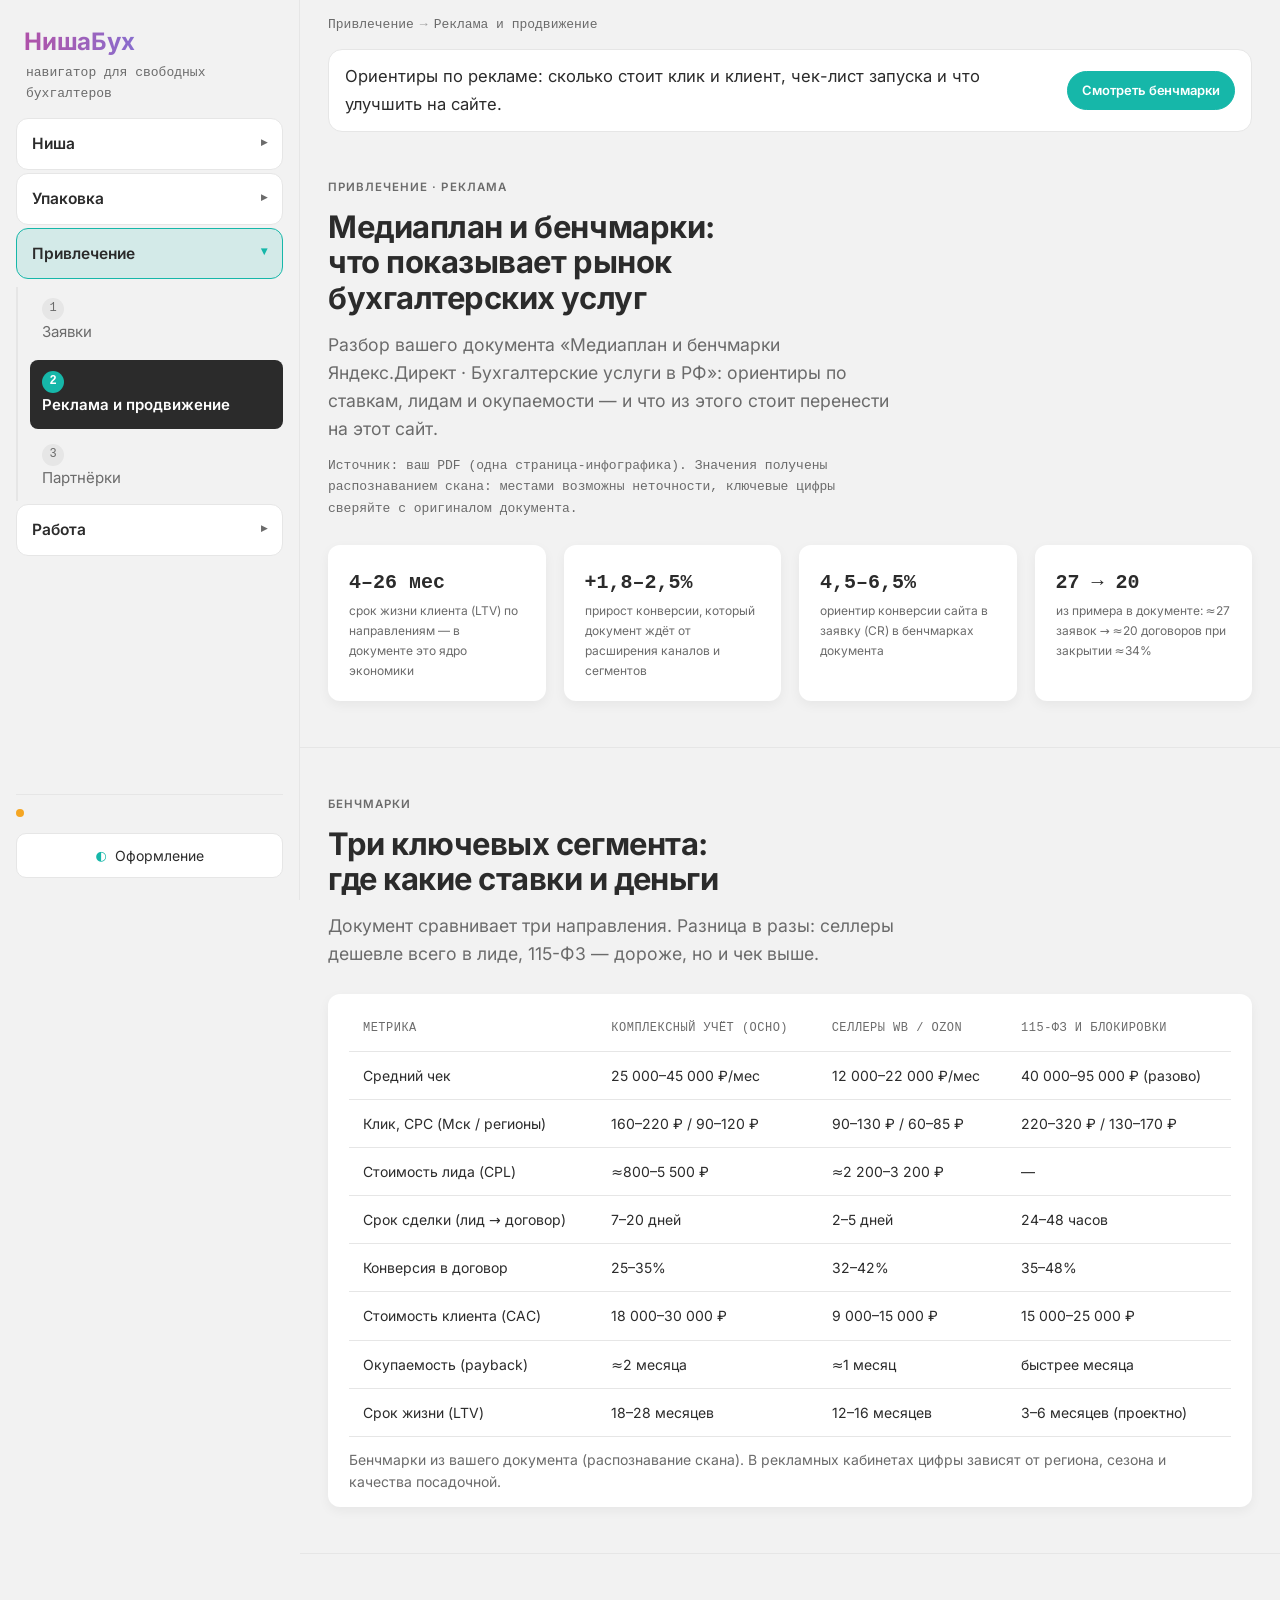
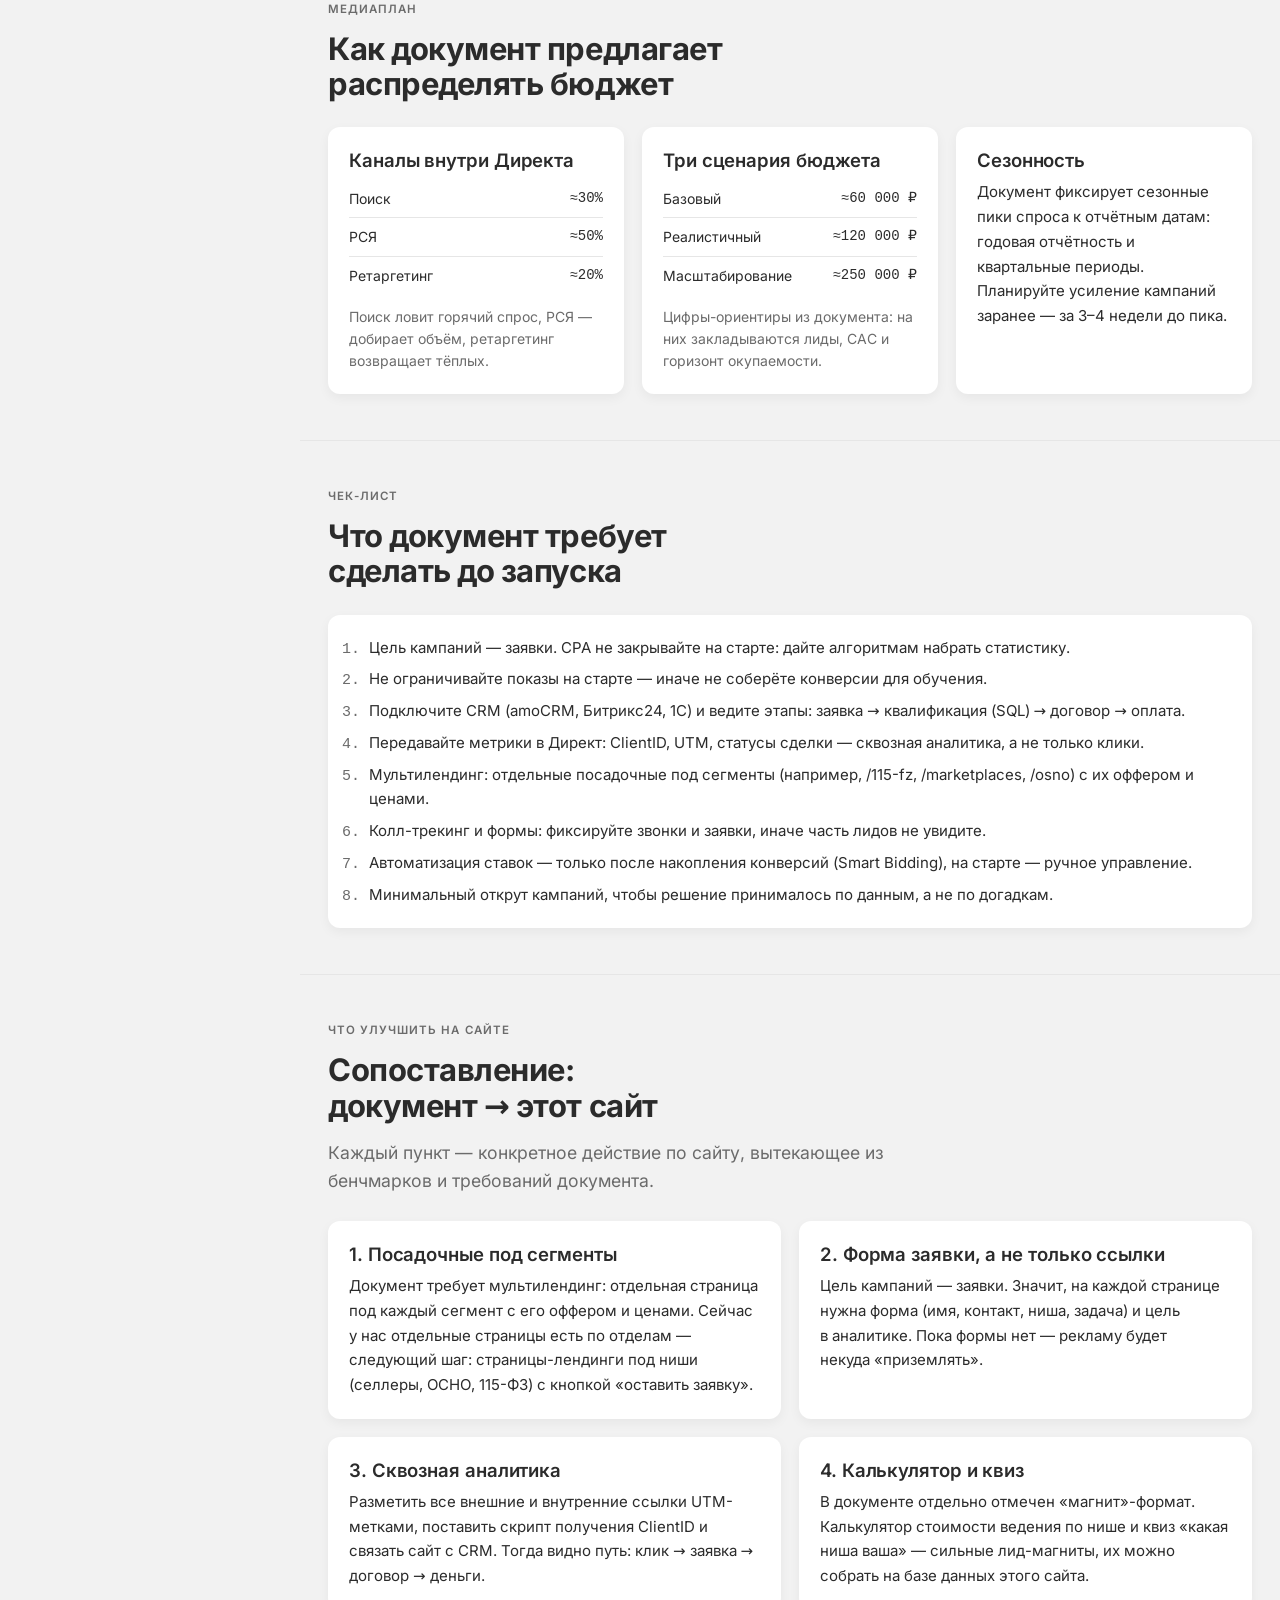
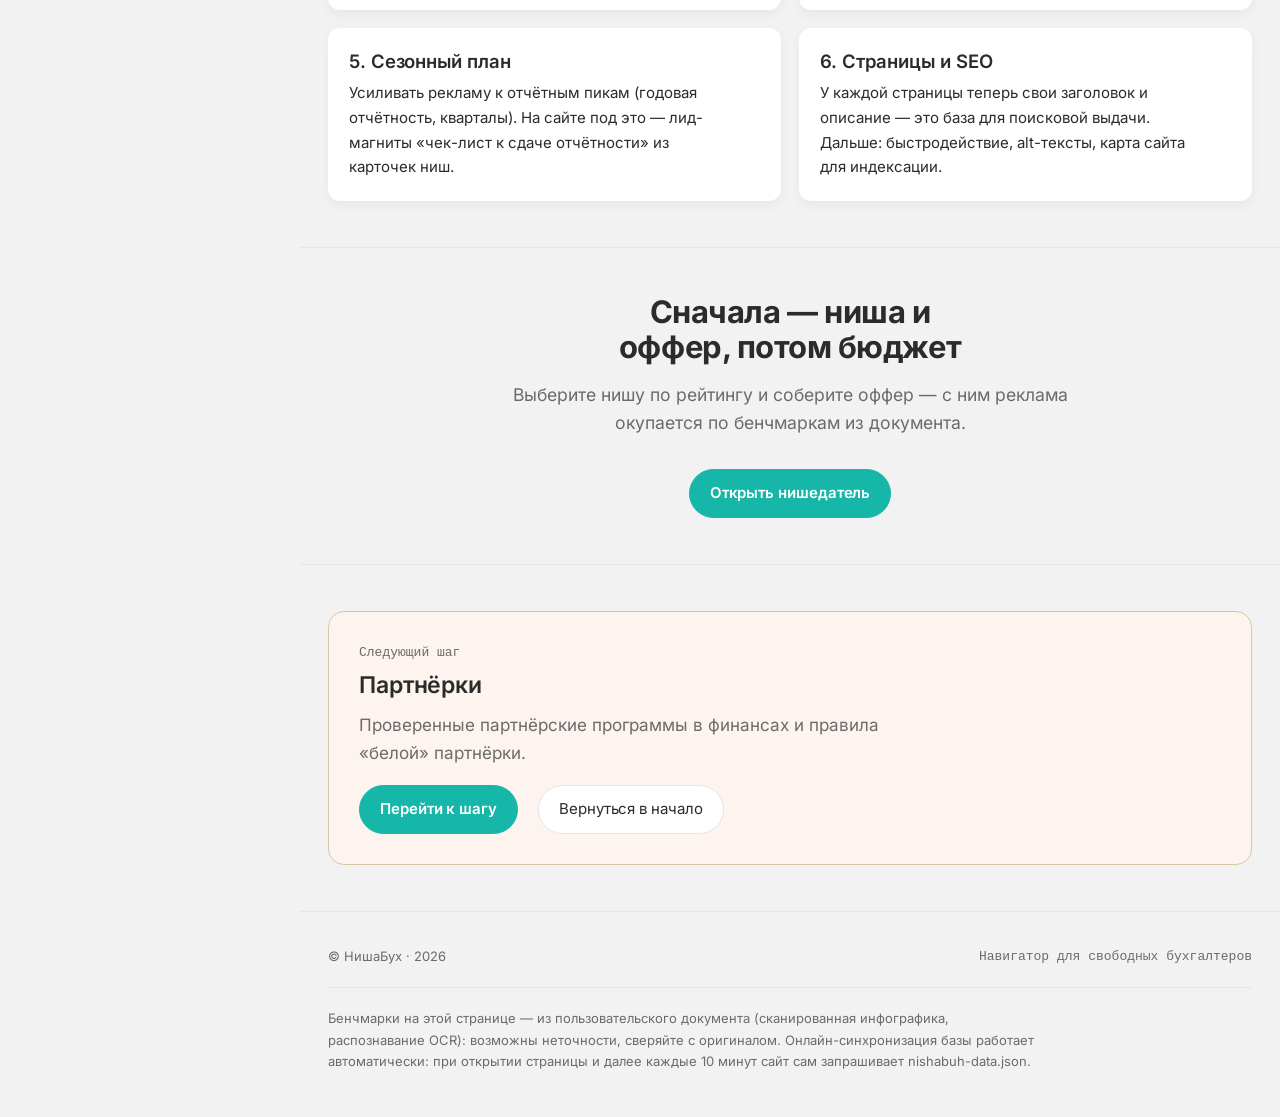
==== ads.html @ 94c3f9e6 "НишаБух: сайт-навигатор для бухгалтеров — 9 страниц, стили, шрифты, скрипты обновления" ====
<!doctype html>
<html lang="ru">
<head>
  <meta charset="utf-8" />
  <meta name="viewport" content="width=device-width, initial-scale=1" />
  <meta name="theme-color" content="#f2f2f2" />
  <title>Реклама и продвижение · НишаБух</title>
  <meta name="description" content="Медиаплан и бенчмарки Яндекс.Директа для бухгалтерских услуг: ставки, стоимость лида, конверсии, окупаемость, чек-лист запуска и что улучшить на сайте." />
  <link rel="stylesheet" href="styles.css" />
</head>
<body data-page="ads">
<header class="nav2 mob-only" id="top">
  <div class="container nav2-top">
    <a class="side-logo" href="index.html">НишаБух</a>
    <nav class="nav2-depts" aria-label="Отделы сайта"><a class="dept-btn" href="start.html">Ниша</a><a class="dept-btn" href="offer.html">Упаковка</a><a class="dept-btn active" href="feed.html" aria-current="true">Привлечение</a><a class="dept-btn" href="plan.html">Работа</a></nav>
    <span class="nav2-status"><span class="rate-dot js-sync-dot" title="Состояние автосинхронизации"></span></span>
  </div>
  <div class="container"><nav class="nav2-sections" aria-label="Разделы отдела «Привлечение»"><span class="sec-label">Разделы отдела</span><a class="sec-link" href="feed.html"><span class="sec-num">1</span>Заявки</a><a class="sec-link active" href="ads.html" aria-current="page"><span class="sec-num">2</span>Реклама и продвижение</a><a class="sec-link" href="partners.html"><span class="sec-num">3</span>Партнёрки</a></nav></div>
</header>


<div class="layout">
  <aside class="sidebar" id="sidebar" aria-label="Отделы и разделы">
    <a class="side-logo" href="index.html">НишаБух</a>
    <span class="side-tag meta">навигатор для свободных бухгалтеров</span>
    <nav class="side-nav" aria-label="Отделы сайта"><details class="side-group" name="side-nav"><summary class="side-dept"><span>Ниша</span><span class="chev" aria-hidden="true"></span></summary><div class="side-sections"><a class="side-sec" href="start.html"><span class="num-badge">1</span>Старт с нуля</a><a class="side-sec" href="niches.html"><span class="num-badge">2</span>Нишедатель</a></div></details><details class="side-group" name="side-nav"><summary class="side-dept"><span>Упаковка</span><span class="chev" aria-hidden="true"></span></summary><div class="side-sections"><a class="side-sec" href="offer.html"><span class="num-badge">1</span>Конструктор оффера</a><a class="side-sec" href="bots.html"><span class="num-badge">2</span>Боты и воронки</a></div></details><details class="side-group" name="side-nav" open><summary class="side-dept"><span>Привлечение</span><span class="chev" aria-hidden="true"></span></summary><div class="side-sections"><a class="side-sec" href="feed.html"><span class="num-badge">1</span>Заявки</a><a class="side-sec active" href="ads.html" aria-current="page"><span class="num-badge">2</span>Реклама и продвижение</a><a class="side-sec" href="partners.html"><span class="num-badge">3</span>Партнёрки</a></div></details><details class="side-group" name="side-nav"><summary class="side-dept"><span>Работа</span><span class="chev" aria-hidden="true"></span></summary><div class="side-sections"><a class="side-sec" href="plan.html"><span class="num-badge">1</span>План 30 дней</a></div></details></nav>
    <div class="side-foot">
      <div class="row" style="gap: 8px;"><span class="rate-dot js-sync-dot" title="Состояние автосинхронизации"></span></div>
    </div>
  </aside>

  <div class="content">
    <main id="content">
      <div class="container"><nav class="crumbs" aria-label="Вы находитесь здесь"><span>Привлечение</span> <span class="sep" aria-hidden="true">→</span> <span aria-current="page">Реклама и продвижение</span></nav></div>
      <div class="container"><div class="page-purpose"><p class="pp-text">Ориентиры по рекламе: сколько стоит клик и клиент, чек-лист запуска и что улучшить на сайте.</p><a class="btn btn-primary btn-sm" href="#ads-bench">Смотреть бенчмарки</a></div></div>

      <section class="section" data-od-id="ads-hero">
        <div class="container">
          <div class="section-head">
            <p class="eyebrow">Привлечение · реклама</p>
            <h2>Медиаплан и бенчмарки: что показывает рынок бухгалтерских услуг</h2>
            <p class="lead" style="margin-top: 16px;">Разбор вашего документа «Медиаплан и бенчмарки Яндекс.Директ · Бухгалтерские услуги в РФ»: ориентиры по ставкам, лидам и окупаемости — и что из этого стоит перенести на этот сайт.</p>
            <p class="meta" style="margin-top: 12px;">Источник: ваш PDF (одна страница-инфографика). Значения получены распознаванием скана: местами возможны неточности, ключевые цифры сверяйте с оригиналом документа.</p>
          </div>
          <div class="grid-4">
            <div class="card">
              <span class="demand-num num">4–26 мес</span>
              <span class="demand-cap">срок жизни клиента (LTV) по направлениям — в документе это ядро экономики</span>
            </div>
            <div class="card">
              <span class="demand-num num">+1,8–2,5%</span>
              <span class="demand-cap">прирост конверсии, который документ ждёт от расширения каналов и сегментов</span>
            </div>
            <div class="card">
              <span class="demand-num num">4,5–6,5%</span>
              <span class="demand-cap">ориентир конверсии сайта в заявку (CR) в бенчмарках документа</span>
            </div>
            <div class="card">
              <span class="demand-num num">27 → 20</span>
              <span class="demand-cap">из примера в документе: ≈27 заявок → ≈20 договоров при закрытии ≈34%</span>
            </div>
          </div>
        </div>
      </section>

      <section class="section" data-od-id="ads-bench">
        <div class="container">
          <div class="section-head">
            <p class="eyebrow">Бенчмарки</p>
            <h2>Три ключевых сегмента: где какие ставки и деньги</h2>
            <p class="lead" style="margin-top: 16px;">Документ сравнивает три направления. Разница в разы: селлеры дешевле всего в лиде, 115-ФЗ — дороже, но и чек выше.</p>
          </div>
          <div class="card" style="padding: 12px 20px;">
            <table class="ds-table">
              <thead>
                <tr><th>Метрика</th><th>Комплексный учёт (ОСНО)</th><th>Селлеры WB / Ozon</th><th>115-ФЗ и блокировки</th></tr>
              </thead>
              <tbody>
                <tr><td>Средний чек</td><td>25 000–45 000 ₽/мес</td><td>12 000–22 000 ₽/мес</td><td>40 000–95 000 ₽ (разово)</td></tr>
                <tr><td>Клик, CPC (Мск / регионы)</td><td>160–220 ₽ / 90–120 ₽</td><td>90–130 ₽ / 60–85 ₽</td><td>220–320 ₽ / 130–170 ₽</td></tr>
                <tr><td>Стоимость лида (CPL)</td><td>≈800–5 500 ₽</td><td>≈2 200–3 200 ₽</td><td>—</td></tr>
                <tr><td>Срок сделки (лид → договор)</td><td>7–20 дней</td><td>2–5 дней</td><td>24–48 часов</td></tr>
                <tr><td>Конверсия в договор</td><td>25–35%</td><td>32–42%</td><td>35–48%</td></tr>
                <tr><td>Стоимость клиента (CAC)</td><td>18 000–30 000 ₽</td><td>9 000–15 000 ₽</td><td>15 000–25 000 ₽</td></tr>
                <tr><td>Окупаемость (payback)</td><td>≈2 месяца</td><td>≈1 месяц</td><td>быстрее месяца</td></tr>
                <tr><td>Срок жизни (LTV)</td><td>18–28 месяцев</td><td>12–16 месяцев</td><td>3–6 месяцев (проектно)</td></tr>
              </tbody>
            </table>
            <p class="niche-note">Бенчмарки из вашего документа (распознавание скана). В рекламных кабинетах цифры зависят от региона, сезона и качества посадочной.</p>
          </div>
        </div>
      </section>

      <section class="section" data-od-id="ads-plan">
        <div class="container">
          <div class="section-head">
            <p class="eyebrow">Медиаплан</p>
            <h2>Как документ предлагает распределять бюджет</h2>
          </div>
          <div class="grid-3">
            <div class="card">
              <h3 style="margin-bottom: 8px;">Каналы внутри Директа</h3>
              <ul class="svc">
                <li><span>Поиск</span><span class="num">≈30%</span></li>
                <li><span>РСЯ</span><span class="num">≈50%</span></li>
                <li><span>Ретаргетинг</span><span class="num">≈20%</span></li>
              </ul>
              <p class="niche-note">Поиск ловит горячий спрос, РСЯ — добирает объём, ретаргетинг возвращает тёплых.</p>
            </div>
            <div class="card">
              <h3 style="margin-bottom: 8px;">Три сценария бюджета</h3>
              <ul class="svc">
                <li><span>Базовый</span><span class="num">≈60 000 ₽</span></li>
                <li><span>Реалистичный</span><span class="num">≈120 000 ₽</span></li>
                <li><span>Масштабирование</span><span class="num">≈250 000 ₽</span></li>
              </ul>
              <p class="niche-note">Цифры-ориентиры из документа: на них закладываются лиды, CAC и горизонт окупаемости.</p>
            </div>
            <div class="card">
              <h3 style="margin-bottom: 8px;">Сезонность</h3>
              <p class="faq-a" style="margin: 0;">Документ фиксирует сезонные пики спроса к отчётным датам: годовая отчётность и квартальные периоды. Планируйте усиление кампаний заранее — за 3–4 недели до пика.</p>
            </div>
          </div>
        </div>
      </section>

      <section class="section" data-od-id="ads-checklist">
        <div class="container">
          <div class="section-head">
            <p class="eyebrow">Чек-лист</p>
            <h2>Что документ требует сделать до запуска</h2>
          </div>
          <div class="card">
            <ol class="white-list">
              <li>Цель кампаний — заявки. CPA не закрывайте на старте: дайте алгоритмам набрать статистику.</li>
              <li>Не ограничивайте показы на старте — иначе не соберёте конверсии для обучения.</li>
              <li>Подключите CRM (amoCRM, Битрикс24, 1С) и ведите этапы: заявка → квалификация (SQL) → договор → оплата.</li>
              <li>Передавайте метрики в Директ: ClientID, UTM, статусы сделки — сквозная аналитика, а не только клики.</li>
              <li>Мультилендинг: отдельные посадочные под сегменты (например, /115-fz, /marketplaces, /osno) с их оффером и ценами.</li>
              <li>Колл-трекинг и формы: фиксируйте звонки и заявки, иначе часть лидов не увидите.</li>
              <li>Автоматизация ставок — только после накопления конверсий (Smart Bidding), на старте — ручное управление.</li>
              <li>Минимальный открут кампаний, чтобы решение принималось по данным, а не по догадкам.</li>
            </ol>
          </div>
        </div>
      </section>

      <section class="section" data-od-id="ads-site">
        <div class="container">
          <div class="section-head">
            <p class="eyebrow">Что улучшить на сайте</p>
            <h2>Сопоставление: документ → этот сайт</h2>
            <p class="lead" style="margin-top: 16px;">Каждый пункт — конкретное действие по сайту, вытекающее из бенчмарков и требований документа.</p>
          </div>
          <div class="grid-2">
            <div class="card">
              <h3 style="margin-bottom: 8px;">1. Посадочные под сегменты</h3>
              <p class="faq-a" style="margin: 0;">Документ требует мультилендинг: отдельная страница под каждый сегмент с его оффером и ценами. Сейчас у нас отдельные страницы есть по отделам — следующий шаг: страницы-лендинги под ниши (селлеры, ОСНО, 115-ФЗ) с кнопкой «оставить заявку».</p>
            </div>
            <div class="card">
              <h3 style="margin-bottom: 8px;">2. Форма заявки, а не только ссылки</h3>
              <p class="faq-a" style="margin: 0;">Цель кампаний — заявки. Значит, на каждой странице нужна форма (имя, контакт, ниша, задача) и цель в аналитике. Пока формы нет — рекламу будет некуда «приземлять».</p>
            </div>
            <div class="card">
              <h3 style="margin-bottom: 8px;">3. Сквозная аналитика</h3>
              <p class="faq-a" style="margin: 0;">Разметить все внешние и внутренние ссылки UTM-метками, поставить скрипт получения ClientID и связать сайт с CRM. Тогда видно путь: клик → заявка → договор → деньги.</p>
            </div>
            <div class="card">
              <h3 style="margin-bottom: 8px;">4. Калькулятор и квиз</h3>
              <p class="faq-a" style="margin: 0;">В документе отдельно отмечен «магнит»-формат. Калькулятор стоимости ведения по нише и квиз «какая ниша ваша» — сильные лид-магниты, их можно собрать на базе данных этого сайта.</p>
            </div>
            <div class="card">
              <h3 style="margin-bottom: 8px;">5. Сезонный план</h3>
              <p class="faq-a" style="margin: 0;">Усиливать рекламу к отчётным пикам (годовая отчётность, кварталы). На сайте под это — лид-магниты «чек-лист к сдаче отчётности» из карточек ниш.</p>
            </div>
            <div class="card">
              <h3 style="margin-bottom: 8px;">6. Страницы и SEO</h3>
              <p class="faq-a" style="margin: 0;">У каждой страницы теперь свои заголовок и описание — это база для поисковой выдачи. Дальше: быстродействие, alt-тексты, карта сайта для индексации.</p>
            </div>
          </div>
        </div>
      </section>

      <section class="section" data-od-id="ads-cta" style="text-align: center;">
        <div class="container" style="max-width: 640px;">
          <h2>Сначала — ниша и оффер, потом бюджет</h2>
          <p class="lead" style="margin: 16px auto 32px;">Выберите нишу по рейтингу и соберите оффер — с ним реклама окупается по бенчмаркам из документа.</p>
          <a class="btn btn-primary" href="niches.html">Открыть нишедатель</a>
        </div>
      </section>

    <section class="section" data-od-id="next-step">
      <div class="container">
        <div class="next-card">
          <span class="meta">Следующий шаг</span>
          <h3>Партнёрки</h3>
          <p>Проверенные партнёрские программы в финансах и правила «белой» партнёрки.</p>
          <div class="row"><a class="btn btn-primary" href="partners.html">Перейти к шагу</a><a class="btn btn-secondary" href="index.html">Вернуться в начало</a></div>
        </div>
      </div>
    </section>

    </main>
<footer class="pagefoot" data-od-id="footer">
    <div class="container">
      <div class="row-between">
        <span>© НишаБух · 2026</span>
        <span class="meta">Навигатор для свободных бухгалтеров</span>
      </div>
      <hr class="rule" style="margin: 20px 0;" />
      <p style="margin: 0 0 10px; max-width: 90ch;">Бенчмарки на этой странице — из пользовательского документа (сканированная инфографика, распознавание OCR): возможны неточности, сверяйте с оригиналом. Онлайн-синхронизация базы работает автоматически: при открытии страницы и далее каждые 10 минут сайт сам запрашивает nishabuh-data.json.</p>
    </div>
  </footer>
  </div>
</div>
<a class="to-top" href="#" aria-label="Наверх">↑</a>
<script src="app.js"></script>
</body>
</html>
---- styles.css ----
/* Inter — локально (шрифт SIL OFL, файлы в assets/fonts) */
@font-face { font-family: 'Inter'; font-style: normal; font-weight: 400; font-display: swap; src: url('inter-1.woff2') format('woff2'), local('Inter'); unicode-range: U+0460-052F, U+1C80-1C8A, U+20B4, U+2DE0-2DFF, U+A640-A69F, U+FE2E-FE2F; }
@font-face { font-family: 'Inter'; font-style: normal; font-weight: 400; font-display: swap; src: url('inter-2.woff2') format('woff2'), local('Inter'); unicode-range: U+0301, U+0400-045F, U+0490-0491, U+04B0-04B1, U+2116; }
@font-face { font-family: 'Inter'; font-style: normal; font-weight: 400; font-display: swap; src: url('inter-3.woff2') format('woff2'), local('Inter'); unicode-range: U+1F00-1FFF; }
@font-face { font-family: 'Inter'; font-style: normal; font-weight: 400; font-display: swap; src: url('inter-4.woff2') format('woff2'), local('Inter'); unicode-range: U+0370-0377, U+037A-037F, U+0384-038A, U+038C, U+038E-03A1, U+03A3-03FF; }
@font-face { font-family: 'Inter'; font-style: normal; font-weight: 400; font-display: swap; src: url('inter-5.woff2') format('woff2'), local('Inter'); unicode-range: U+0102-0103, U+0110-0111, U+0128-0129, U+0168-0169, U+01A0-01A1, U+01AF-01B0, U+0300-0301, U+0303-0304, U+0308-0309, U+0323, U+0329, U+1EA0-1EF9, U+20AB; }
@font-face { font-family: 'Inter'; font-style: normal; font-weight: 400; font-display: swap; src: url('inter-6.woff2') format('woff2'), local('Inter'); unicode-range: U+0100-02BA, U+02BD-02C5, U+02C7-02CC, U+02CE-02D7, U+02DD-02FF, U+0304, U+0308, U+0329, U+1D00-1DBF, U+1E00-1E9F, U+1EF2-1EFF, U+2020, U+20A0-20AB, U+20AD-20C0, U+2113, U+2C60-2C7F, U+A720-A7FF; }
@font-face { font-family: 'Inter'; font-style: normal; font-weight: 400; font-display: swap; src: url('inter-7.woff2') format('woff2'), local('Inter'); unicode-range: U+0000-00FF, U+0131, U+0152-0153, U+02BB-02BC, U+02C6, U+02DA, U+02DC, U+0304, U+0308, U+0329, U+2000-206F, U+20AC, U+2122, U+2191, U+2193, U+2212, U+2215, U+FEFF, U+FFFD; }
@font-face { font-family: 'Inter'; font-style: normal; font-weight: 600; font-display: swap; src: url('inter-1.woff2') format('woff2'), local('Inter'); unicode-range: U+0460-052F, U+1C80-1C8A, U+20B4, U+2DE0-2DFF, U+A640-A69F, U+FE2E-FE2F; }
@font-face { font-family: 'Inter'; font-style: normal; font-weight: 600; font-display: swap; src: url('inter-2.woff2') format('woff2'), local('Inter'); unicode-range: U+0301, U+0400-045F, U+0490-0491, U+04B0-04B1, U+2116; }
@font-face { font-family: 'Inter'; font-style: normal; font-weight: 600; font-display: swap; src: url('inter-3.woff2') format('woff2'), local('Inter'); unicode-range: U+1F00-1FFF; }
@font-face { font-family: 'Inter'; font-style: normal; font-weight: 600; font-display: swap; src: url('inter-4.woff2') format('woff2'), local('Inter'); unicode-range: U+0370-0377, U+037A-037F, U+0384-038A, U+038C, U+038E-03A1, U+03A3-03FF; }
@font-face { font-family: 'Inter'; font-style: normal; font-weight: 600; font-display: swap; src: url('inter-5.woff2') format('woff2'), local('Inter'); unicode-range: U+0102-0103, U+0110-0111, U+0128-0129, U+0168-0169, U+01A0-01A1, U+01AF-01B0, U+0300-0301, U+0303-0304, U+0308-0309, U+0323, U+0329, U+1EA0-1EF9, U+20AB; }
@font-face { font-family: 'Inter'; font-style: normal; font-weight: 600; font-display: swap; src: url('inter-6.woff2') format('woff2'), local('Inter'); unicode-range: U+0100-02BA, U+02BD-02C5, U+02C7-02CC, U+02CE-02D7, U+02DD-02FF, U+0304, U+0308, U+0329, U+1D00-1DBF, U+1E00-1E9F, U+1EF2-1EFF, U+2020, U+20A0-20AB, U+20AD-20C0, U+2113, U+2C60-2C7F, U+A720-A7FF; }
@font-face { font-family: 'Inter'; font-style: normal; font-weight: 600; font-display: swap; src: url('inter-7.woff2') format('woff2'), local('Inter'); unicode-range: U+0000-00FF, U+0131, U+0152-0153, U+02BB-02BC, U+02C6, U+02DA, U+02DC, U+0304, U+0308, U+0329, U+2000-206F, U+20AC, U+2122, U+2191, U+2193, U+2212, U+2215, U+FEFF, U+FFFD; }
@font-face { font-family: 'Inter'; font-style: normal; font-weight: 700; font-display: swap; src: url('inter-1.woff2') format('woff2'), local('Inter'); unicode-range: U+0460-052F, U+1C80-1C8A, U+20B4, U+2DE0-2DFF, U+A640-A69F, U+FE2E-FE2F; }
@font-face { font-family: 'Inter'; font-style: normal; font-weight: 700; font-display: swap; src: url('inter-2.woff2') format('woff2'), local('Inter'); unicode-range: U+0301, U+0400-045F, U+0490-0491, U+04B0-04B1, U+2116; }
@font-face { font-family: 'Inter'; font-style: normal; font-weight: 700; font-display: swap; src: url('inter-3.woff2') format('woff2'), local('Inter'); unicode-range: U+1F00-1FFF; }
@font-face { font-family: 'Inter'; font-style: normal; font-weight: 700; font-display: swap; src: url('inter-4.woff2') format('woff2'), local('Inter'); unicode-range: U+0370-0377, U+037A-037F, U+0384-038A, U+038C, U+038E-03A1, U+03A3-03FF; }
@font-face { font-family: 'Inter'; font-style: normal; font-weight: 700; font-display: swap; src: url('inter-5.woff2') format('woff2'), local('Inter'); unicode-range: U+0102-0103, U+0110-0111, U+0128-0129, U+0168-0169, U+01A0-01A1, U+01AF-01B0, U+0300-0301, U+0303-0304, U+0308-0309, U+0323, U+0329, U+1EA0-1EF9, U+20AB; }
@font-face { font-family: 'Inter'; font-style: normal; font-weight: 700; font-display: swap; src: url('inter-6.woff2') format('woff2'), local('Inter'); unicode-range: U+0100-02BA, U+02BD-02C5, U+02C7-02CC, U+02CE-02D7, U+02DD-02FF, U+0304, U+0308, U+0329, U+1D00-1DBF, U+1E00-1E9F, U+1EF2-1EFF, U+2020, U+20A0-20AB, U+20AD-20C0, U+2113, U+2C60-2C7F, U+A720-A7FF; }
@font-face { font-family: 'Inter'; font-style: normal; font-weight: 700; font-display: swap; src: url('inter-7.woff2') format('woff2'), local('Inter'); unicode-range: U+0000-00FF, U+0131, U+0152-0153, U+02BB-02BC, U+02C6, U+02DA, U+02DC, U+0304, U+0308, U+0329, U+2000-206F, U+20AC, U+2122, U+2191, U+2193, U+2212, U+2215, U+FEFF, U+FFFD; }


    :root {
      --bg:      #f8f7f4;
      --surface: #ffffff;
      --fg:      #191a17;
      --muted:   #686a63;
      --border:  #e4e1da;
      --accent:  #1d6a4f;
      --warn:    #8a5a00;

      --accent-soft: color-mix(in oklch, var(--accent) 14%, transparent);
      --fg-soft:     color-mix(in oklch, var(--fg) 6%, transparent);
      --warn-soft:   color-mix(in oklch, var(--warn) 14%, transparent);

      --shadow-sm: 0 1px 2px color-mix(in oklch, var(--fg) 7%, transparent);
      --shadow-md: 0 12px 32px color-mix(in oklch, var(--fg) 10%, transparent);

      --font-display: 'Iowan Old Style', 'Charter', Georgia, 'Times New Roman', serif;
      --font-body:    -apple-system, BlinkMacSystemFont, 'Segoe UI', system-ui, sans-serif;
      --font-mono:    ui-monospace, 'JetBrains Mono', 'SF Mono', Menlo, monospace;

      --fs-h1: clamp(44px, 6vw, 76px);
      --fs-h2: clamp(32px, 4vw, 48px);
      --fs-h3: 22px;
      --fs-lead: 19px;
      --fs-body: 16px;
      --fs-meta: 13px;

      --gap-xs: 8px;
      --gap-sm: 12px;
      --gap-md: 20px;
      --gap-lg: 32px;
      --gap-xl: 56px;
      --gap-2xl: 96px;
      --container: 1120px;
      --gutter: 32px;

      --radius: 10px;
      --radius-lg: 16px;
    }

    *, *::before, *::after { box-sizing: border-box; }
    html { -webkit-text-size-adjust: 100%; scroll-behavior: smooth; }
    body {
      margin: 0;
      background: var(--bg);
      color: var(--fg);
      font-family: var(--font-body);
      font-size: var(--fs-body);
      line-height: 1.55;
      text-rendering: optimizeLegibility;
      -webkit-font-smoothing: antialiased;
    }
    ::selection { background: var(--accent-soft); }
    img, svg { display: block; max-width: 100%; }
    a { color: inherit; text-decoration: none; }
    button { font: inherit; cursor: pointer; }
    p { text-wrap: pretty; }
    h1, h2, h3, h4 { text-wrap: balance; }
    [hidden] { display: none !important; }

    .container { max-width: var(--container); margin-inline: auto; padding-inline: var(--gutter); }
    .section { padding-block: clamp(48px, 8vw, var(--gap-2xl)); }
    .section + .section { border-top: 1px solid var(--border); }
    section[id] { scroll-margin-top: 76px; }
    .stack { display: flex; flex-direction: column; }
    .stack > * + * { margin-top: var(--gap-md); }
    .row { display: flex; align-items: center; gap: var(--gap-md); }
    .row-between { display: flex; align-items: center; justify-content: space-between; gap: var(--gap-md); }
    .grid-2 { display: grid; grid-template-columns: repeat(2, 1fr); gap: var(--gap-lg); }
    .grid-3 { display: grid; grid-template-columns: repeat(3, 1fr); gap: var(--gap-lg); }
    .grid-4 { display: grid; grid-template-columns: repeat(4, 1fr); gap: var(--gap-md); }
    .grid-2-1 { display: grid; grid-template-columns: 2fr 1fr; gap: var(--gap-xl); align-items: start; }
    .grid-1-2 { display: grid; grid-template-columns: 1fr 2fr; gap: var(--gap-xl); align-items: start; }
    @media (max-width: 920px) {
      .grid-2, .grid-3, .grid-4, .grid-2-1, .grid-1-2 { grid-template-columns: 1fr; }
    }

    .h1, h1 { font-family: var(--font-display); font-size: var(--fs-h1); line-height: 1.04; letter-spacing: -0.02em; margin: 0; }
    .h2, h2 { font-family: var(--font-display); font-size: var(--fs-h2); line-height: 1.1; letter-spacing: -0.015em; margin: 0; }
    .h3, h3 { font-size: var(--fs-h3); font-weight: 600; line-height: 1.3; letter-spacing: -0.005em; margin: 0; }
    .lead   { font-size: var(--fs-lead); line-height: 1.55; color: var(--muted); max-width: 60ch; margin: 0; }
    .eyebrow {
      font-family: var(--font-mono);
      font-size: 12px;
      letter-spacing: 0.08em;
      text-transform: uppercase;
      color: var(--accent);
      margin: 0 0 var(--gap-md);
    }
    .eyebrow.dim { color: var(--muted); }
    .meta { font-family: var(--font-mono); font-size: var(--fs-meta); color: var(--muted); }
    .num  { font-family: var(--font-mono); font-variant-numeric: tabular-nums; }

    .topnav {
      position: sticky; top: 0; z-index: 10;
      background: color-mix(in oklch, var(--bg) 92%, transparent);
      backdrop-filter: blur(12px);
      border-bottom: 1px solid var(--border);
    }
    .topnav-inner { display: flex; align-items: center; justify-content: space-between; padding-block: 14px; gap: var(--gap-md); }
    .topnav .logo { font-family: var(--font-display); font-size: 19px; font-weight: 600; letter-spacing: -0.01em; }
    .topnav nav { display: flex; gap: var(--gap-lg); flex-wrap: wrap; }
    .topnav nav a { font-size: 14px; color: var(--muted); position: relative; padding: 4px 0; white-space: nowrap; }
    .topnav nav a:hover { color: var(--fg); }
    .topnav nav a.active { color: var(--fg); }
    .topnav nav a.active::after { content: ''; position: absolute; left: 0; right: 0; bottom: -3px; height: 2px; background: var(--accent); }
    @media (max-width: 760px) {
      .topnav-inner { flex-wrap: wrap; }
      .topnav nav { order: 3; width: 100%; flex-wrap: nowrap; overflow-x: auto; gap: 20px; padding-bottom: 10px; }
    }
    .pagefoot { padding-block: var(--gap-xl); color: var(--muted); font-size: 13px; border-top: 1px solid var(--border); }
    .pagefoot .row-between { flex-wrap: wrap; gap: var(--gap-md); }

    .btn {
      display: inline-flex; align-items: center; gap: 8px;
      padding: 11px 20px;
      border-radius: var(--radius);
      border: 1px solid transparent;
      font-size: 15px;
      font-weight: 500;
      letter-spacing: -0.005em;
      transition: transform 0.05s ease, background 0.15s ease, border-color 0.15s ease;
    }
    .btn:active { transform: translateY(1px); }
    .btn-primary { background: var(--accent); color: var(--surface); border-color: var(--accent); }
    .btn-primary:hover { background: color-mix(in oklch, var(--accent) 88%, black); }
    .btn-secondary { background: transparent; color: var(--fg); border-color: var(--border); }
    .btn-secondary:hover { border-color: var(--fg); }
    .btn-ink { background: var(--fg); color: var(--surface); border-color: var(--fg); }
    .btn-ink:hover { background: color-mix(in oklch, var(--fg) 86%, white); }
    .btn-ghost { background: transparent; color: var(--fg); border-color: transparent; padding-inline: 8px; }
    .btn-ghost:hover { color: var(--accent); }
    .btn-arrow::after { content: '→'; transition: transform 0.15s ease; }
    .btn-arrow:hover::after { transform: translateX(2px); }
    .btn-sm { padding: 8px 14px; font-size: 13px; }

    .card {
      background: var(--surface);
      border: 1px solid var(--border);
      border-radius: var(--radius-lg);
      padding: 28px;
      box-shadow: var(--shadow-sm);
    }
    .card-flat { background: transparent; border: 0; padding: 0; }
    .card-rule { background: transparent; border: 0; border-top: 1px solid var(--fg); padding: 24px 0 0; border-radius: 0; }

    .feature .feature-mark {
      width: 36px; height: 36px;
      display: grid; place-items: center;
      border: 1px solid var(--border);
      border-radius: 10px;
      color: var(--accent);
      margin-bottom: var(--gap-md);
    }
    .feature .feature-mark svg { width: 18px; height: 18px; }
    .feature h3 { margin-bottom: 6px; }
    .feature p  { margin: 0; color: var(--muted); font-size: 15px; }

    .stat .stat-num {
      font-family: var(--font-display);
      font-size: clamp(56px, 8vw, 96px);
      line-height: 0.95;
      letter-spacing: -0.04em;
      color: var(--fg);
      font-weight: 600;
    }
    .stat { border-top: 2px solid var(--fg); padding-top: 18px; }
    .stat .stat-label { color: var(--muted); font-size: 14px; margin-top: 8px; max-width: 30ch; }
    .stat .stat-unit  { font-size: 0.5em; opacity: 0.7; margin-left: 2px; }

    .pill {
      display: inline-flex; align-items: center; gap: 6px;
      padding: 4px 10px;
      background: var(--accent-soft);
      color: var(--accent);
      border-radius: 999px;
      font-family: var(--font-mono);
      font-size: 11px;
      letter-spacing: 0.04em;
      text-transform: uppercase;
    }
    .tag {
      display: inline-flex; align-items: center;
      padding: 4px 10px;
      background: transparent;
      color: var(--muted);
      border: 1px solid var(--border);
      border-radius: 999px;
      font-size: 12px;
    }

    .field { display: flex; flex-direction: column; gap: 6px; }
    .field label { font-size: 13px; color: var(--muted); }
    .input, .textarea {
      width: 100%;
      padding: 11px 14px;
      border: 1px solid var(--border);
      border-radius: var(--radius);
      background: var(--surface);
      color: var(--fg);
      font: inherit;
      font-size: 15px;
    }
    .input:focus, .textarea:focus {
      outline: 2px solid var(--accent-soft);
      border-color: var(--accent);
    }
    .textarea { min-height: 96px; resize: vertical; line-height: 1.55; }

    .ds-table { width: 100%; border-collapse: collapse; font-size: 14px; }
    .ds-table th, .ds-table td { padding: 12px 14px; text-align: left; border-bottom: 1px solid var(--border); vertical-align: top; }
    .ds-table th { color: var(--muted); font-weight: 500; font-family: var(--font-mono); font-size: 12px; letter-spacing: 0.04em; text-transform: uppercase; }
    .ds-table tbody tr:hover { background: var(--fg-soft); }
    .ds-table .num-col { font-family: var(--font-mono); font-variant-numeric: tabular-nums; text-align: right; }

    .ph-img {
      background: linear-gradient(135deg, var(--accent-soft), var(--fg-soft)), var(--surface);
      border: 1px solid var(--border);
      border-radius: var(--radius-lg);
      aspect-ratio: 16 / 10;
      display: grid; place-items: center;
      color: var(--muted);
      font-family: var(--font-mono);
      font-size: 12px;
      letter-spacing: 0.04em;
    }

    .rule  { border: 0; border-top: 1px solid var(--border); margin: 0; }
    .rule-strong { border: 0; border-top: 1px solid var(--fg); margin: 0; }

    .hero { padding-block: clamp(64px, 9vw, 120px); }
    .hero-center   { text-align: center; max-width: 32ch; margin-inline: auto; }
    .hero h1       { margin-bottom: var(--gap-md); }
    .hero .lead    { margin-bottom: var(--gap-lg); }
    .hero-cta      { display: inline-flex; gap: var(--gap-sm); flex-wrap: wrap; justify-content: center; }
    .hero-split    { display: grid; grid-template-columns: 1.1fr 0.9fr; gap: clamp(40px, 6vw, 96px); align-items: center; }
    @media (max-width: 920px) { .hero-split { grid-template-columns: 1fr; } }
    .hero-split h1 { font-size: clamp(38px, 4.6vw, 64px); }
    .hero-ledger {
      background-image: repeating-linear-gradient(180deg, transparent 0, transparent 39px, color-mix(in oklch, var(--fg) 5%, transparent) 39px, color-mix(in oklch, var(--fg) 5%, transparent) 40px);
    }
    .mark { font-style: normal; background: linear-gradient(0deg, var(--accent-soft) 0, var(--accent-soft) 0.32em, transparent 0.32em); padding-inline: 2px; }

    .log-row { display: grid; grid-template-columns: 120px 1fr 100px; gap: var(--gap-lg); padding: 22px 0; border-top: 1px solid var(--border); align-items: baseline; }

    /* ─── НишаБух: кастомные блоки ─────────────────────────────── */
    .section-head { max-width: 52ch; margin-bottom: 40px; }
    .controls {
      display: grid;
      grid-template-columns: minmax(220px, 1.8fr) minmax(330px, 1.3fr) minmax(130px, 1fr) minmax(130px, 1fr) auto;
      gap: 12px 16px;
      align-items: end;
      margin-bottom: 8px;
    }
    .controls .input { height: 46px; }
    .controls .btn-reset { height: 46px; padding: 0 16px; font-size: 15px; }
    .seg {
      display: flex;
      width: 100%;
      min-height: 46px;
      border: 1px solid var(--border);
      border-radius: var(--radius);
      overflow: hidden;
      background: var(--surface);
    }
    .seg button {
      flex: 1 1 auto;
      white-space: nowrap;
      border: 0;
      background: transparent;
      padding: 0 12px;
      font-size: 14px;
      color: var(--muted);
      border-right: 1px solid var(--border);
    }
    .seg button:last-child { border-right: 0; }
    .seg button[aria-pressed="true"] { background: var(--fg); color: var(--surface); }
    @media (max-width: 1100px) {
      .controls { grid-template-columns: 1fr 1fr; }
      .controls .field.grow { grid-column: 1 / -1; }
      .controls .seg-field { grid-column: 1 / -1; }
      .controls .btn-reset { grid-column: 1 / -1; justify-self: start; }
    }
    @media (max-width: 620px) {
      .controls { grid-template-columns: 1fr; }
      .seg { flex-wrap: wrap; }
      .seg button { flex: 1 1 100%; border-right: 0; border-bottom: 1px solid var(--border); text-align: left; padding: 12px 14px; }
      .seg button:last-child { border-bottom: 0; }
    }
    .presets { display: flex; flex-wrap: wrap; gap: 8px; align-items: center; margin-top: 16px; }
    .preset { border: 1px solid var(--border); background: var(--surface); border-radius: 999px; padding: 7px 13px; font-size: 12.5px; color: var(--muted); }
    .preset[aria-pressed="true"] { background: var(--fg); color: var(--surface); border-color: var(--fg); }
    .weights { display: grid; grid-template-columns: repeat(3, 1fr); gap: 10px 36px; margin-top: 14px; }
    .weight-row { display: grid; grid-template-columns: 130px 1fr 52px; align-items: center; gap: 12px; }
    .weight-row label { font-size: 14px; color: var(--muted); }
    .weight-row input[type="range"] { width: 100%; accent-color: var(--fg); }
    .weight-row output { font-size: 13px; text-align: right; }
    @media (max-width: 920px) { .weights { grid-template-columns: 1fr; } }
    .niche-grid { display: grid; grid-template-columns: repeat(2, 1fr); gap: var(--gap-lg); margin-top: 24px; align-items: start; }
    @media (max-width: 920px) { .niche-grid { grid-template-columns: 1fr; } }
    .niche-card h3 { margin: 12px 0 4px; font-size: 19px; }
    .niche-client { color: var(--muted); font-size: 14px; margin: 0 0 12px; }
    .rate-pill { background: var(--fg); color: var(--surface); border-radius: 999px; padding: 6px 14px; font-size: 16px; display: inline-flex; align-items: baseline; gap: 8px; }
    .pill-tier { font-family: var(--font-body); font-size: 11px; opacity: 0.72; letter-spacing: 0; }
    .rate-dot { width: 8px; height: 8px; border-radius: 50%; background: var(--border); flex: none; align-self: center; }
    .rate-dot.ok { background: var(--accent); }
    .rate-dot.mid { background: var(--warn); }
    .bars { display: grid; grid-template-columns: repeat(6, 1fr); gap: 6px; margin: 6px 0 4px; }
    .bar { height: 6px; background: var(--fg-soft); border-radius: 4px; overflow: hidden; display: block; }
    .bar i { display: block; height: 100%; background: var(--fg); border-radius: 4px; }
    .niche-label { font-family: var(--font-mono); font-size: 11px; letter-spacing: 0.06em; text-transform: uppercase; color: var(--muted); margin: 16px 0 6px; }
    .pain-tags { display: flex; flex-wrap: wrap; gap: 6px; }
    .svc { list-style: none; margin: 0; padding: 0; }
    .svc li { display: flex; justify-content: space-between; gap: 12px; padding: 7px 0; border-top: 1px solid var(--border); font-size: 14px; }
    .svc li:first-child { border-top: 0; }
    .svc .num { white-space: nowrap; }
    .niche-lead { font-size: 14px; margin: 0; }
    .niche-note { font-size: 13px; color: var(--muted); margin: 12px 0 0; }
    .niche-card, .partner-card { transition: transform 0.18s ease, box-shadow 0.18s ease, border-color 0.18s ease; }
    .niche-card:hover, .partner-card:hover {
      transform: translateY(-3px);
      box-shadow: var(--shadow-md);
      border-color: color-mix(in oklch, var(--fg) 22%, var(--border));
    }
    .niche-card.top1 {
      background: color-mix(in oklch, var(--accent) 5%, var(--surface));
      border-color: color-mix(in oklch, var(--accent) 30%, var(--border));
    }
    .niche-cta { margin-top: 16px; display: flex; flex-wrap: wrap; gap: 8px; }
    .empty { text-align: center; padding: 48px 24px; border: 1px dashed var(--border); border-radius: var(--radius-lg); margin-top: 24px; background: var(--surface); }
    .empty h3 { margin-bottom: 8px; }
    .chips { display: flex; flex-wrap: wrap; gap: 8px; margin: 20px 0 24px; }
    .chip { border: 1px solid var(--border); background: var(--surface); border-radius: 999px; padding: 8px 14px; font-size: 13px; color: var(--muted); }
    .chip[aria-pressed="true"] { background: var(--fg); color: var(--surface); border-color: var(--fg); }
    .partner-grid { display: grid; grid-template-columns: repeat(2, 1fr); gap: var(--gap-lg); align-items: start; }
    @media (max-width: 920px) { .partner-grid { grid-template-columns: 1fr; } }
    .partner-card h3 { margin: 12px 0 6px; font-size: 19px; }
    .p-badge { display: inline-flex; align-items: center; gap: 8px; font-family: var(--font-mono); font-size: 11px; letter-spacing: 0.05em; text-transform: uppercase; padding: 5px 10px; border-radius: 999px; border: 1px solid var(--border); color: var(--muted); }
    .p-dot { width: 8px; height: 8px; border-radius: 50%; background: var(--border); flex: none; }
    .p-badge.verified .p-dot { background: var(--accent); }
    .p-badge.check { border-style: dashed; }
    .p-badge.check .p-dot { background: var(--warn); }
    .p-rate { font-size: 15px; font-weight: 600; margin: 0 0 6px; }
    .p-model, .p-fit { font-size: 14px; color: var(--muted); margin: 0 0 6px; }
    .p-src { font-size: 12px; color: var(--muted); margin: 10px 0 0; }
    .p-link { font-size: 14px; display: inline-block; margin-top: 10px; text-decoration: underline; text-underline-offset: 3px; }
    .p-link:hover { text-decoration-thickness: 2px; }
    /* лента заявок */
    /* спрос в карточке и в окне ниши */
    .demand-line { display: flex; flex-wrap: wrap; gap: 6px; margin: 10px 0 0; }
    .demand-chip { font-size: 12px; color: var(--muted); border: 1px solid var(--border); border-radius: 999px; padding: 3px 9px; font-family: var(--font-mono); white-space: nowrap; }
    .demand-grid { display: grid; grid-template-columns: repeat(2, 1fr); gap: 10px 16px; margin: 8px 0 10px; }
    .demand-cell { background: var(--fg-soft); border-radius: var(--radius); padding: 10px 12px; }
    .demand-num { display: block; font-size: 20px; font-weight: 600; }
    .demand-cap { display: block; font-size: 12px; color: var(--muted); margin-top: 2px; }
    .demand-bar { height: 8px; background: var(--fg-soft); border-radius: 999px; overflow: hidden; margin: 4px 0 8px; }
    .demand-bar i { display: block; height: 100%; background: var(--fg); border-radius: 999px; }
    .feed-list { display: grid; margin-top: 20px; }
    .feed-item { display: flex; gap: var(--gap-lg); align-items: flex-start; justify-content: space-between; padding: 20px 12px; margin-inline: -12px; border-top: 1px solid var(--border); transition: background 0.15s ease; }
    .feed-item:first-child { border-top: 0; }
    .feed-item:hover { background: var(--fg-soft); }
    .feed-main { max-width: 70ch; }
    .feed-title { font-size: 17px; margin: 8px 0 0; }
    .feed-item:hover .feed-title { text-decoration: underline; text-underline-offset: 3px; }
    .feed-text { margin: 0; font-size: 14px; color: var(--muted); }
    .feed-open { flex: none; font-size: 13px; color: var(--muted); white-space: nowrap; font-family: var(--font-mono); }
    .feed-item:hover .feed-open { color: var(--fg); }
    @media (max-width: 620px) { .feed-item { flex-direction: column; gap: 12px; } }
    .steps { display: grid; grid-template-columns: repeat(5, 1fr); gap: var(--gap-md); }
    @media (max-width: 920px) { .steps { grid-template-columns: 1fr; } }
    .step-card { border-top: 2px solid var(--fg); padding-top: 14px; }
    .step-num { font-family: var(--font-mono); font-size: 13px; color: var(--muted); }
    .step-card h3 { font-size: 16px; margin: 6px 0; }
    .step-card p { font-size: 13.5px; color: var(--muted); margin: 0 0 8px; }
    .step-tools { font-size: 12px; color: var(--muted); }
    .week-card h3 { font-size: 17px; margin-bottom: 10px; }
    .week-card ul { margin: 0; padding: 0; list-style: none; display: grid; gap: 8px; font-size: 14px; }
    .week-card label { display: flex; gap: 10px; align-items: flex-start; cursor: pointer; }
    .week-card input[type="checkbox"] { accent-color: var(--fg); width: 16px; height: 16px; margin: 3px 0 0; flex: none; }
    .week-card input:checked + span { color: var(--muted); text-decoration: line-through; }
    .plan-bar { height: 8px; background: var(--fg-soft); border-radius: 999px; overflow: hidden; }
    .plan-bar i { display: block; height: 100%; width: 0; background: var(--accent); border-radius: 999px; transition: width 0.25s ease; }
    .ctor-grid { display: grid; grid-template-columns: 320px 1fr; gap: var(--gap-xl); align-items: start; }
    @media (max-width: 920px) { .ctor-grid { grid-template-columns: 1fr; } }
    .ctor-out { padding: 24px 28px; }
    .out-row { padding: 12px 0; border-top: 1px solid var(--border); }
    .out-row:first-child { border-top: 0; padding-top: 0; }
    .out-label { font-family: var(--font-mono); font-size: 11px; letter-spacing: 0.06em; text-transform: uppercase; color: var(--muted); margin: 0 0 4px; }
    .out-val { margin: 0; font-size: 15px; }
    details.faq-item { border-top: 1px solid var(--border); padding: 18px 0; }
    details.faq-item summary { cursor: pointer; font-size: 17px; font-weight: 600; list-style: none; display: flex; justify-content: space-between; gap: 16px; align-items: baseline; }
    details.faq-item summary::-webkit-details-marker { display: none; }
    details.faq-item summary::after { content: '+'; font-family: var(--font-mono); color: var(--muted); flex: none; }
    details.faq-item[open] summary::after { content: '–'; }
    details.faq-item .faq-a { margin-top: 12px; color: var(--muted); max-width: 70ch; }
    .white-list { margin: 0; padding-left: 20px; display: grid; gap: 8px; font-size: 14.5px; }
    .white-list li::marker { font-family: var(--font-mono); color: var(--muted); }
    .to-top {
      position: fixed; right: 24px; bottom: 24px; z-index: 20;
      width: 44px; height: 44px; display: grid; place-items: center;
      background: var(--fg); color: var(--surface); border-radius: 50%;
      font-size: 18px; line-height: 1;
      opacity: 0; pointer-events: none; transform: translateY(8px);
      transition: opacity 0.2s ease, transform 0.2s ease, background 0.15s ease;
      box-shadow: var(--shadow-md);
    }
    .to-top.show { opacity: 1; pointer-events: auto; transform: none; }
    .to-top:hover { background: color-mix(in oklch, var(--fg) 86%, white); }
    .modal-overlay {
      position: fixed; inset: 0; z-index: 30;
      background: color-mix(in oklch, var(--fg) 42%, transparent);
      display: grid; place-items: center; padding: 20px;
    }
    .modal {
      background: var(--surface);
      border: 1px solid var(--border);
      border-radius: var(--radius-lg);
      max-width: 760px; width: 100%;
      max-height: min(88vh, 920px);
      overflow-y: auto;
      padding: 28px;
      box-shadow: var(--shadow-md);
    }
    .modal-close {
      border: 1px solid var(--border); background: var(--surface);
      width: 36px; height: 36px; border-radius: 50%;
      font-size: 18px; line-height: 1; color: var(--muted); flex: none;
    }
    .modal-close:hover { color: var(--fg); border-color: var(--fg); }
    .no-scroll { overflow: hidden; }
    .src-group h4 { margin: 18px 0 8px; font-size: 15px; }
    .src-link {
      display: flex; justify-content: space-between; gap: 12px; align-items: baseline;
      padding: 9px 2px; border-top: 1px solid var(--border); font-size: 14px;
    }
    .src-group .src-link:first-child { border-top: 0; }
    .src-link .arrow { color: var(--muted); font-family: var(--font-mono); flex: none; }
    a.src-link:hover { color: var(--accent); }
    a.src-link:hover .arrow { transform: translate(1px, -1px); }
    a:focus-visible, button:focus-visible, input:focus-visible, select:focus-visible, textarea:focus-visible, summary:focus-visible {
      outline: 2px solid var(--fg); outline-offset: 2px; border-radius: 4px;
    }
    @media (prefers-reduced-motion: reduce) {
      html { scroll-behavior: auto; }
      *, *::before, *::after { transition: none !important; animation: none !important; }
    }
  
    /* ─── многостраничный каркас: меню слева ─────────────────── */
    .layout { display: grid; grid-template-columns: 264px 1fr; min-height: 100vh; align-items: start; }
    .sidebar {
      position: sticky; top: 0; height: 100vh; overflow-y: auto;
      background: var(--surface); border-right: 1px solid var(--border);
      padding: 22px 16px; display: flex; flex-direction: column; gap: 6px;
    }
    .sidebar .logo { font-family: var(--font-display); font-size: 20px; font-weight: 600; letter-spacing: -0.01em; padding: 0 10px 4px; }
    .sidebar .side-tag { padding: 0 10px 14px; }
    .sidebar nav { display: grid; gap: 3px; }
    .sidebar nav a { display: block; padding: 9px 12px; border-radius: 8px; font-size: 14px; color: var(--muted); }
    .sidebar nav a:hover { background: var(--fg-soft); color: var(--fg); }
    .sidebar nav a.active { background: var(--fg); color: var(--surface); }
    .sidebar .side-foot { margin-top: auto; border-top: 1px solid var(--border); padding-top: 14px; display: grid; gap: 6px; }
    .sidebar .side-foot .meta { font-size: 12px; }
    .content { min-width: 0; }
    .page-intro { padding-block: clamp(32px, 5vw, 64px) 0; }
    .tile { display: block; }
    .tile:hover { border-color: color-mix(in oklch, var(--fg) 22%, var(--border)); box-shadow: var(--shadow-md); }
    .tile h3 { margin-bottom: 6px; }
    .tile p { margin: 0; color: var(--muted); font-size: 14px; }
    @media (max-width: 900px) {
      .layout { grid-template-columns: 1fr; }
      .sidebar { position: sticky; top: 0; height: auto; z-index: 10; gap: 10px; padding: 14px 16px; }
      .sidebar nav { display: flex; overflow-x: auto; gap: 8px; padding-bottom: 4px; }
      .sidebar nav a { white-space: nowrap; }
      .sidebar .side-foot { border-top: 0; padding-top: 0; margin-top: 4px; }
    }


    /* страница «Старт с нуля»: шаги-аккордеон и действия */
    details.step-item { border-top: 1px solid var(--border); padding: 16px 12px; margin-inline: -12px; border-radius: 10px; }
    details.step-item:first-of-type { border-top: 0; }
    details.step-item[open] { background: var(--fg-soft); }
    details.step-item summary { font-size: 16px; }
    details.step-item .step-body { margin-top: 12px; }
    .step-actions { display: flex; flex-wrap: wrap; gap: 8px; margin-top: 12px; }
    .step-check { display: flex; gap: 10px; align-items: center; margin-top: 14px; font-size: 14px; cursor: pointer; color: var(--fg); }
    .step-check input { accent-color: var(--fg); width: 16px; height: 16px; margin: 0; flex: none; }
    .step-badge { font-family: var(--font-mono); font-size: 11px; letter-spacing: 0.05em; text-transform: uppercase; color: var(--muted); border: 1px dashed var(--border); border-radius: 999px; padding: 2px 8px; }
    .step-badge.auto { color: var(--accent); border-color: color-mix(in oklch, var(--accent) 35%, var(--border)); }

    /* ─── V-next: улучшенная типографика и раскладка ─── */
    html { font-size: 17px; }
    body { font-size: 17px; line-height: 1.65; }
    .h1, h1 { font-size: clamp(34px, 4.4vw, 54px); line-height: 1.06; letter-spacing: -0.02em; }
    .h2, h2 { font-size: clamp(26px, 3.2vw, 38px); line-height: 1.14; }
    .h3, h3 { font-size: 20px; }
    .lead { font-size: 19px; line-height: 1.6; max-width: 66ch; }
    .eyebrow { letter-spacing: 0.1em; }
    .section { padding-block: clamp(52px, 6.5vw, 92px); }
    .card { padding: 28px; border-radius: 14px; }
    .white-list { font-size: 15.5px; gap: 10px; }
    .svc li { padding: 9px 0; }
    .faq-a { font-size: 15.5px; line-height: 1.65; }
    .niche-note { font-size: 14px; line-height: 1.6; }
    .layout { grid-template-columns: 292px 1fr; }
    .sidebar { padding: 24px 18px; gap: 0; }
    .side-logo { font-family: var(--font-display); font-size: 22px; font-weight: 600; padding: 0 10px; display: block; }
    .side-tag { padding: 4px 10px 18px; display: block; }
    .nav-group { margin-bottom: 16px; }
    .nav-group-title { display: block; padding: 0 10px 6px; font-family: var(--font-mono); font-size: 10.5px; letter-spacing: 0.08em; text-transform: uppercase; color: var(--muted); }
    .sidebar nav { display: grid; gap: 3px; }
    .sidebar nav a { padding: 11px 12px; font-size: 15px; }
    .side-foot { margin-top: auto; }
    .side-links { margin-top: 8px; font-size: 12px; }
    .crumbs { padding-top: 20px; font-family: var(--font-mono); font-size: 13px; color: var(--muted); display: flex; flex-wrap: wrap; gap: 6px; align-items: center; }
    .crumbs a { text-decoration: underline; text-underline-offset: 3px; }
    .crumbs a:hover { color: var(--fg); }
    .crumbs .sep { opacity: 0.6; }
    .next-card { background: color-mix(in oklch, var(--accent) 5%, var(--surface)); border: 1px solid color-mix(in oklch, var(--accent) 25%, var(--border)); border-radius: 16px; padding: 30px; }
    .next-card .meta { display: block; }
    .next-card h3 { margin: 8px 0 10px; font-size: 23px; }
    .next-card p { margin: 0 0 18px; color: var(--muted); max-width: 62ch; }
    .next-card .row { flex-wrap: wrap; }
    .mobile-top { display: none; }
    @media (max-width: 900px) {
      .layout { grid-template-columns: 1fr; }
      .sidebar { display: none; }
      .mobile-top { display: flex; align-items: center; justify-content: space-between; gap: 12px; position: sticky; top: 0; z-index: 30; background: var(--surface); border-bottom: 1px solid var(--border); padding: 10px 16px; }
      .mobile-top .side-logo { padding: 0; font-size: 20px; }
      .mnav { position: relative; }
      .mnav summary { list-style: none; cursor: pointer; border: 1px solid var(--border); border-radius: 10px; padding: 9px 14px; font-size: 14px; font-weight: 500; }
      .mnav summary::-webkit-details-marker { display: none; }
      .mnav[open] summary { background: var(--fg); color: var(--surface); border-color: var(--fg); }
      .mnav-body { position: absolute; right: 0; top: calc(100% + 8px); width: min(86vw, 340px); max-height: 70vh; overflow-y: auto; background: var(--surface); border: 1px solid var(--border); border-radius: 14px; box-shadow: var(--shadow-md); padding: 12px; display: grid; gap: 4px; }
      .mnav-body .nav-group-title { display: block; }
      .mnav-body a { padding: 10px 12px; border-radius: 8px; font-size: 15px; color: var(--muted); }
      .mnav-body a.active { background: var(--fg); color: var(--surface); }
      .crumbs { padding-top: 16px; }
      .container { padding-inline: 20px; }
    }
  
    /* ─── понятность: блок «на этой странице», фильтры, шаги ─── */
    .page-purpose { display: flex; flex-wrap: wrap; align-items: center; justify-content: space-between; gap: 14px; background: var(--surface); border: 1px solid var(--border); border-radius: 14px; padding: 16px 20px; margin-top: 18px; }
    .page-purpose .pp-text { margin: 0; font-size: 16.5px; max-width: 64ch; }
    .page-purpose .btn { flex: none; }
    details.filters { margin-top: 26px; }
    details.filters > summary { cursor: pointer; list-style: none; display: inline-flex; align-items: center; gap: 10px; border: 1px solid var(--border); background: var(--surface); border-radius: 999px; padding: 10px 18px; font-size: 14.5px; font-weight: 500; }
    details.filters > summary::-webkit-details-marker { display: none; }
    details.filters > summary::after { content: '＋'; font-family: var(--font-mono); color: var(--muted); }
    details.filters[open] > summary { background: var(--fg); color: var(--surface); border-color: var(--fg); }
    details.filters[open] > summary::after { content: '－'; color: var(--surface); }
    details.filters > .card { margin-top: 16px; }
    .steps-strip { display: grid; grid-template-columns: repeat(4, 1fr); gap: 16px; }
    .steps-strip .step-tile .meta { display: block; margin-bottom: 6px; }
    .steps-strip .step-tile h3 { margin-bottom: 4px; font-size: 18px; }
    @media (max-width: 1000px) { .steps-strip { grid-template-columns: repeat(2, 1fr); } }
    @media (max-width: 620px) { .steps-strip { grid-template-columns: 1fr; } }
  
    /* ─── двухуровневая навигация: отделы-кнопки + разделы под ними ─── */
    .layout-single { grid-template-columns: 1fr; }
    .nav2 { position: sticky; top: 0; z-index: 30; background: color-mix(in oklch, var(--bg) 94%, transparent); backdrop-filter: blur(10px); border-bottom: 1px solid var(--border); }
    .nav2-top { display: flex; align-items: center; gap: 20px; padding-block: 12px; }
    .nav2 .side-logo { font-family: var(--font-display); font-size: 21px; font-weight: 600; padding: 0; flex: none; }
    .nav2-depts { display: flex; gap: 10px; flex: 1 1 auto; overflow-x: auto; scrollbar-width: thin; }
    .dept-btn { flex: none; padding: 11px 18px; border: 1px solid var(--border); border-radius: 12px; background: var(--surface); font-size: 15px; font-weight: 600; color: var(--fg); transition: background 0.15s ease, border-color 0.15s ease; }
    .dept-btn:hover { border-color: var(--fg); }
    .dept-btn.active { background: var(--fg); color: var(--surface); border-color: var(--fg); }
    .nav2-status { display: inline-flex; align-items: center; gap: 8px; flex: none; }
    .nav2-status #data-status { max-width: 30ch; overflow: hidden; text-overflow: ellipsis; white-space: nowrap; }
    .nav2-sections { display: flex; flex-wrap: wrap; align-items: center; gap: 4px 20px; padding-bottom: 12px; }
    .nav2-sections .sec-label { font-family: var(--font-mono); font-size: 11px; letter-spacing: 0.08em; text-transform: uppercase; color: var(--muted); }
    .sec-link { font-size: 15px; color: var(--muted); padding: 4px 2px; border-bottom: 2px solid transparent; }
    .sec-link:hover { color: var(--fg); }
    .sec-link.active { color: var(--fg); border-bottom-color: var(--accent); }
    @media (max-width: 900px) {
      .nav2-top { flex-wrap: wrap; gap: 10px; }
      .nav2-depts { order: 3; width: 100%; padding-bottom: 4px; }
      .dept-btn { padding: 9px 14px; font-size: 14px; }
      .nav2-status #data-status, .nav2-status #data-count { display: none; }
      .nav2-sections { padding-bottom: 10px; gap: 4px 14px; }
    }
  
    /* ─── названия разделов: пилюли с нумерацией ─── */
    .nav2-sections { display: flex; flex-wrap: wrap; align-items: center; gap: 8px; padding-bottom: 12px; }
    .sec-link { display: inline-flex; align-items: center; gap: 9px; font-size: 15px; font-weight: 500; color: var(--fg); background: var(--surface); border: 1px solid var(--border); border-radius: 999px; padding: 8px 16px; transition: border-color 0.15s ease, background 0.15s ease, color 0.15s ease; }
    .sec-link:hover { border-color: var(--fg); }
    .sec-link .sec-num { font-family: var(--font-mono); font-size: 11.5px; color: var(--muted); transition: color 0.15s ease; }
    .sec-link.active { background: color-mix(in oklch, var(--accent) 12%, var(--surface)); border-color: color-mix(in oklch, var(--accent) 45%, var(--border)); }
    .sec-link.active .sec-num { color: var(--accent); }
    @media (max-width: 900px) {
      .sec-link { padding: 7px 13px; font-size: 14px; }
    }
  
    /* ─── меню слева: отделы-кнопки и их разделы ─── */
    .layout, .layout-single { grid-template-columns: 300px 1fr; align-items: start; }
    .sidebar { display: flex; }
    .side-logo { font-family: var(--font-display); font-size: 21px; font-weight: 600; padding: 0 8px; display: block; }
    .side-tag { padding: 2px 8px 14px; display: block; }
    .side-nav { display: grid; gap: 14px; }
    .side-group { display: grid; gap: 0; }
    .side-dept { display: block; padding: 12px 15px; border: 1px solid var(--border); border-radius: 12px; background: var(--surface); font-size: 15.5px; font-weight: 600; color: var(--fg); transition: border-color 0.15s ease, background 0.15s ease; }
    .side-dept:hover { border-color: var(--fg); }
    .side-dept.active { background: var(--fg); color: var(--surface); border-color: var(--fg); }
    .side-sections { display: grid; gap: 2px; margin: 8px 0 0 10px; padding-left: 10px; border-left: 2px solid var(--border); }
    .side-sec { display: block; padding: 8px 10px; border-radius: 8px; font-size: 14.5px; color: var(--muted); }
    .side-sec:hover { background: var(--fg-soft); color: var(--fg); }
    .side-sec.active { background: color-mix(in oklch, var(--accent) 12%, var(--surface)); color: var(--fg); font-weight: 500; }
    .side-copy { margin-top: 8px; font-size: 12px; }
    .nav2.mob-only { display: none; }
    @media (max-width: 900px) {
      .layout, .layout-single { grid-template-columns: 1fr; }
      .sidebar { display: none; }
      .nav2.mob-only { display: block; }
    }
  
    /* ─── меню: отделы-выпадашки и заметные разделы ─── */
    .sidebar { background: var(--bg); padding: 22px 16px; }
    .side-group { border: 0; }
    .side-group > summary { list-style: none; cursor: pointer; }
    .side-group > summary::-webkit-details-marker { display: none; }
    .side-dept { display: flex; align-items: center; justify-content: space-between; gap: 10px; padding: 12px 15px; border: 1px solid var(--border); border-radius: 12px; background: var(--surface); font-size: 15.5px; font-weight: 600; color: var(--fg); transition: border-color 0.15s ease, background 0.15s ease, color 0.15s ease; }
    .side-dept:hover { border-color: var(--fg); }
    .side-group[open] > .side-dept { background: var(--fg); color: var(--surface); border-color: var(--fg); }
    .side-dept .chev { font-family: var(--font-mono); font-size: 12px; color: var(--muted); }
    .side-group[open] > .side-dept .chev { color: var(--surface); }
    .side-dept .chev::after { content: '▸'; }
    .side-group[open] > .side-dept .chev::after { content: '▾'; }
    .side-sections { display: grid; gap: 4px; margin: 8px 0 0; padding-left: 12px; border-left: 2px solid var(--border); }
    .side-sec { display: flex; align-items: center; gap: 10px; padding: 10px 12px; border-radius: 10px; font-size: 15px; color: var(--fg); }
    .side-sec:hover { background: var(--fg-soft); }
    .side-sec .num-badge { font-family: var(--font-mono); font-size: 12px; width: 22px; height: 22px; border-radius: 50%; background: var(--fg-soft); color: var(--muted); display: grid; place-items: center; flex: none; }
    .side-sec.active { background: color-mix(in oklch, var(--accent) 14%, var(--surface)); font-weight: 600; }
    .side-sec.active .num-badge { background: var(--accent); color: var(--surface); }
    .side-nav { gap: 10px; }
  
    /* ─── V-compact: плотнее и компактнее ─── */
    .container { max-width: 1040px; padding-inline: 28px; }
    .section { padding-block: clamp(30px, 3.6vw, 52px); }
    .h1, h1 { font-size: clamp(30px, 3.6vw, 44px); }
    .h2, h2 { font-size: clamp(23px, 2.6vw, 31px); }
    .h3, h3 { font-size: 18.5px; }
    .lead { font-size: 17.5px; max-width: 62ch; }
    .section-head { margin-bottom: 26px; }
    .card { padding: 20px; border-radius: 12px; }
    .grid-2, .grid-3, .grid-4 { gap: 18px; }
    .grid-2-1, .grid-1-2 { gap: 32px; }
    .white-list { font-size: 15px; gap: 7px; }
    .svc li { padding: 7px 0; }
    .faq-a { font-size: 15px; }
    .faq-item { padding: 14px 0; }
    .page-purpose { margin-top: 14px; padding: 13px 16px; }
    .crumbs { padding-top: 14px; }
    .eyebrow { margin-bottom: 12px; }
    details.step-item { padding: 13px 12px; }
    .steps { gap: 16px; }
    .step-card { padding-top: 12px; }
    .niche-grid, .partner-grid { gap: 18px; }
    .niche-card h3 { font-size: 17.5px; }
    .stat .stat-num { font-size: clamp(40px, 5.4vw, 64px); }
    .steps-strip { gap: 14px; }
    .side-sec { padding: 9px 11px; }
    footer.pagefoot { padding-block: 34px; }
  
    /* ─── V-theme navy: тёмная тема по образцу ─── */
    :root {
      --bg: #0d1522;
      --surface: #151f30;
      --surface-2: #1b2740;
      --fg: #eef3fa;
      --muted: #93a2b8;
      --border: #26344d;
      --accent: #3f8cff;
      --ok: #34d399;
      --warn: #f59e0b;
      --accent-2: #34d399;
      --accent-3: #f59e0b;
      --accent-4: #a78bfa;
      --accent-soft: color-mix(in oklch, var(--accent) 22%, transparent);
      --fg-soft: color-mix(in oklch, var(--fg) 8%, transparent);
      --shadow-sm: 0 1px 0 color-mix(in oklch, #000 35%, transparent);
      --shadow-md: 0 18px 44px color-mix(in oklch, #000 50%, transparent);
      --font-display: 'Inter', 'Manrope', 'Segoe UI', system-ui, -apple-system, sans-serif;
      --font-body: 'Inter', 'Manrope', 'Segoe UI', system-ui, -apple-system, sans-serif;
    }
    body { background: var(--bg); color: var(--fg); }
    .card { background: var(--surface); border-color: var(--border); box-shadow: none; }
    .card:hover { border-color: color-mix(in oklch, var(--accent) 45%, var(--border)); }
    .eyebrow, .sec-label, .niche-label, .out-label { font-family: var(--font-body); font-weight: 600; letter-spacing: 0.09em; text-transform: uppercase; font-size: 11.5px; color: var(--muted); }
    .num, .stat-num, .demand-num, .step-num, .sec-num, .num-badge, .rate-pill, .svc .num { font-family: var(--font-mono); }
    .lead { color: var(--muted); }

    /* кнопки и активные состояния — синий акцент */
    .btn-primary { background: var(--accent); border-color: var(--accent); color: #fff; }
    .btn-primary:hover { background: color-mix(in oklch, var(--accent) 88%, white); }
    .btn-secondary { background: var(--surface); border-color: var(--border); color: var(--fg); }
    .btn-secondary:hover { border-color: var(--accent); }
    .btn-ink { background: var(--accent); border-color: var(--accent); color: #fff; }
    .dept-btn, .side-dept { background: var(--surface); border-color: var(--border); }
    .dept-btn:hover, .side-dept:hover { border-color: var(--accent); }
    .dept-btn.active, .side-group[open] > .side-dept { background: var(--accent-soft); color: var(--fg); border-color: var(--accent); }
    .side-group[open] > .side-dept .chev, .dept-btn.active .chev { color: var(--accent); }
    .sec-link { background: var(--surface); border-color: var(--border); color: var(--fg); }
    .sec-link:hover { border-color: var(--accent); }
    .sec-link.active { background: var(--accent-soft); border-color: var(--accent); }
    .sec-link.active .sec-num { color: var(--accent); }
    .side-sec:hover { background: var(--fg-soft); }
    .side-sec.active { background: var(--accent-soft); }
    .side-sec.active .num-badge { background: var(--accent); color: #fff; }
    .chip[aria-pressed="true"], .preset[aria-pressed="true"], .seg button[aria-pressed="true"] { background: var(--accent); border-color: var(--accent); color: #fff; }
    .sidebar { background: var(--bg); }

    /* KPI-акценты: цветные верхние границы и метрики */
    .stat { border-top: 3px solid var(--accent); }
    .stat:nth-child(2) { border-top-color: var(--accent-2); }
    .stat:nth-child(3) { border-top-color: var(--accent-3); }
    .step-card { border-top: 3px solid var(--accent); }
    .steps .step-card:nth-child(2) { border-top-color: var(--accent-2); }
    .steps .step-card:nth-child(3) { border-top-color: var(--accent-3); }
    .steps .step-card:nth-child(4) { border-top-color: var(--accent-4); }
    .stat .stat-num { color: var(--fg); font-weight: 700; }
    .demand-num { color: var(--fg); font-weight: 700; }
    .rate-dot.ok { background: var(--accent-2); }
    .rate-dot.mid { background: var(--accent-3); }
    .rate-pill { background: var(--surface-2); color: var(--fg); border: 1px solid var(--border); }
    .pill { background: var(--accent-soft); color: var(--accent); }
    .next-card { background: color-mix(in oklch, var(--accent) 10%, var(--surface)); border-color: color-mix(in oklch, var(--accent) 40%, var(--border)); }
    .demand-cell { background: var(--surface-2); }
    .mark { background: linear-gradient(0deg, var(--accent-soft) 0, var(--accent-soft) 0.32em, transparent 0.32em); }
    .hero-ledger { background-image: repeating-linear-gradient(180deg, transparent 0, transparent 39px, color-mix(in oklch, var(--fg) 6%, transparent) 39px, color-mix(in oklch, var(--fg) 6%, transparent) 40px); }
    .to-top { background: var(--accent); color: #fff; }
    .to-top:hover { background: color-mix(in oklch, var(--accent) 88%, white); }
    .nav2 { background: color-mix(in oklch, var(--bg) 92%, transparent); }
    .plan-bar { background: var(--fg-soft); }
    .plan-bar i, .demand-bar i { background: var(--accent); }
    .step-badge.auto { color: var(--accent); border-color: color-mix(in oklch, var(--accent) 40%, var(--border)); }
    .ds-table tbody tr:hover { background: var(--fg-soft); }
    .footer, footer.pagefoot { color: var(--muted); }
    .p-link { color: var(--accent); }
  
    /* контраст: тёмный текст на синем акценте (AA) */
    :root { --on-accent: #08172e; }
    .btn-primary { color: var(--on-accent); font-weight: 600; }
    .btn-ink { color: var(--on-accent); font-weight: 600; }
    .chip[aria-pressed="true"], .preset[aria-pressed="true"], .seg button[aria-pressed="true"] { color: var(--on-accent); }
    .side-sec.active .num-badge { color: var(--on-accent); }
    .to-top { color: var(--on-accent); }

    /* ─── настройки оформления ─── */
    .theme-light {
      --bg: #f8f7f4;
      --surface: #ffffff;
      --surface-2: #f1efe9;
      --fg: #191a17;
      --muted: #686a63;
      --border: #e4e1da;
      --on-accent: #ffffff;
    }
    html.fs-large body { font-size: 18.5px; }
    .theme-btn { position: fixed; right: 24px; bottom: 82px; z-index: 40; display: inline-flex; align-items: center; gap: 8px; padding: 10px 16px; border-radius: 999px; border: 1px solid var(--border); background: var(--surface); color: var(--fg); font-size: 14px; box-shadow: var(--shadow-md); cursor: pointer; }
    .theme-btn:hover { border-color: var(--accent); }
    .theme-panel { position: fixed; right: 24px; bottom: 138px; z-index: 41; width: min(92vw, 330px); background: var(--surface); border: 1px solid var(--border); border-radius: 16px; padding: 18px; box-shadow: var(--shadow-md); display: none; }
    .theme-panel.open { display: block; }
    .theme-row { display: grid; gap: 8px; margin-bottom: 14px; }
    .theme-row:last-child { margin-bottom: 0; }
    .theme-row .meta { text-transform: uppercase; letter-spacing: 0.08em; font-size: 11px; }
    .swatches { display: flex; gap: 8px; flex-wrap: wrap; }
    .swatch { width: 30px; height: 30px; border-radius: 50%; border: 2px solid transparent; cursor: pointer; padding: 0; }
    .swatch[aria-pressed="true"] { border-color: var(--fg); }
    .seg-inline { display: inline-flex; border: 1px solid var(--border); border-radius: 10px; overflow: hidden; }
    .seg-inline button { border: 0; background: transparent; padding: 8px 13px; font-size: 13.5px; color: var(--muted); cursor: pointer; }
    .seg-inline button[aria-pressed="true"] { background: var(--accent); color: var(--on-accent); }
    #theme-slot .theme-row { max-width: 420px; }
  
    /* оформление: внизу слева */
    .theme-btn { left: 20px; right: auto; bottom: 20px; display: none; }
    .theme-panel { left: 20px; right: auto; bottom: 72px; }
    @media (max-width: 900px) { .theme-btn { display: inline-flex; } }
    .side-foot .theme-btn-inline { display: inline-flex; align-items: center; justify-content: center; gap: 8px; width: 100%; padding: 10px 14px; border: 1px solid var(--border); border-radius: 10px; background: var(--surface); color: var(--fg); font-size: 14px; cursor: pointer; }
    .side-foot .theme-btn-inline:hover { border-color: var(--accent); }
  
    /* ─── лендинг-стиль (по образцу: тёмный баннер, белые карточки, бирюза) ─── */
    :root {
      --bg: #f2f2f2;
      --surface: #ffffff;
      --surface-2: #f7f7f7;
      --fg: #2b2b2b;
      --muted: #6b6b6b;
      --border: #e6e6e6;
      --accent: #16b7a9;
      --on-accent: #ffffff;
      --ok: #2ecc71;
      --warn: #f5a623;
      --accent-2: #2ecc71;
      --accent-3: #f5a623;
      --accent-4: #4a90e2;
      --coral: #e45c6a;
      --dark: #2b2b2b;
      --accent-soft: color-mix(in oklch, var(--accent) 14%, transparent);
      --fg-soft: color-mix(in oklch, var(--fg) 6%, transparent);
      --radius: 12px;
      --radius-lg: 16px;
      --shadow-sm: 0 4px 12px rgba(0, 0, 0, 0.05);
      --shadow-md: 0 14px 34px rgba(0, 0, 0, 0.12);
      --font-display: 'Inter', 'Roboto', 'Segoe UI', system-ui, -apple-system, sans-serif;
      --font-body: 'Inter', 'Roboto', 'Segoe UI', system-ui, -apple-system, sans-serif;
    }
    .theme-dark {
      --bg: #0d1522; --surface: #151f30; --surface-2: #1b2740;
      --fg: #eef3fa; --muted: #93a2b8; --border: #26344d;
      --on-accent: #ffffff;
      --shadow-sm: 0 1px 0 rgba(0, 0, 0, 0.35);
      --shadow-md: 0 18px 44px rgba(0, 0, 0, 0.5);
    }
    .card { box-shadow: var(--shadow-sm); border-color: transparent; }
    .tile:hover, .card:hover { box-shadow: var(--shadow-md); }
    .btn { border-radius: 999px; }
    .btn-secondary { background: var(--surface); border-color: var(--border); }
    .btn-secondary:hover { border-color: var(--accent); color: var(--accent); }
    .chip, .preset, .seg, .seg button:first-child, .seg button:last-child { border-radius: 999px; }
    .chip[aria-pressed="true"], .preset[aria-pressed="true"] { background: var(--accent); border-color: var(--accent); color: var(--on-accent); }

    /* тёмный баннер первого экрана */
    .hero-band { background: var(--dark); color: #fff; border-radius: 24px; padding: clamp(28px, 4vw, 52px); display: grid; grid-template-columns: 1.15fr 0.85fr; gap: 28px; align-items: center; box-shadow: var(--shadow-md); }
    @media (max-width: 900px) { .hero-band { grid-template-columns: 1fr; } }
    .hero-band .eyebrow { color: color-mix(in oklch, #fff 62%, transparent); }
    .hero-band h1 { color: #fff; font-size: clamp(28px, 3.6vw, 44px); margin: 10px 0 14px; }
    .hero-band .hero-sub { color: color-mix(in oklch, #fff 78%, transparent); font-size: 17.5px; max-width: 46ch; margin: 0 0 22px; }
    .hero-pill { background: #fff; color: var(--dark); border: 0; border-radius: 999px; padding: 13px 26px; font-size: 16px; font-weight: 600; display: inline-flex; align-items: center; gap: 8px; }
    .hero-pill:hover { background: #f0f0f0; }
    .hero-art { display: grid; place-items: center; }
    .hero-art svg { width: min(100%, 380px); height: auto; }

    /* сетка карточек-услуг с цветными иконками */
    .svc-grid { display: grid; grid-template-columns: repeat(4, 1fr); gap: 20px; }
    @media (max-width: 1050px) { .svc-grid { grid-template-columns: repeat(3, 1fr); } }
    @media (max-width: 760px) { .svc-grid { grid-template-columns: repeat(2, 1fr); } }
    @media (max-width: 460px) { .svc-grid { grid-template-columns: 1fr; } }
    .svc-tile { display: block; background: var(--surface); border-radius: 16px; padding: 24px; box-shadow: var(--shadow-sm); }
    .svc-tile:hover { box-shadow: var(--shadow-md); }
    .svc-ico { width: 44px; height: 44px; border-radius: 12px; display: grid; place-items: center; margin-bottom: 16px; }
    .svc-ico svg { width: 22px; height: 22px; }
    .svc-tile h3 { font-size: 17px; margin: 0 0 6px; }
    .svc-tile p { margin: 0; color: var(--muted); font-size: 14px; }

    /* бирюзовая полоса преимуществ */
    .trust-band { background: var(--accent); color: var(--on-accent); border-radius: 24px; padding: clamp(20px, 3vw, 34px) clamp(20px, 3vw, 40px); display: grid; grid-template-columns: 320px 1fr; gap: 26px; align-items: center; }
    @media (max-width: 900px) { .trust-band { grid-template-columns: 1fr; } }
    .trust-band h2 { color: var(--on-accent); font-size: clamp(22px, 2.6vw, 30px); margin: 0; }
    .trust-band p { margin: 8px 0 0; color: color-mix(in oklch, #fff 82%, transparent); font-size: 15px; }
    .trust-items { display: grid; grid-template-columns: repeat(4, 1fr); gap: 18px; }
    @media (max-width: 1050px) { .trust-items { grid-template-columns: repeat(2, 1fr); } }
    @media (max-width: 560px) { .trust-items { grid-template-columns: 1fr; } }
    .trust-item { display: flex; gap: 12px; align-items: flex-start; }
    .trust-item .ti-ico { width: 34px; height: 34px; border-radius: 10px; background: color-mix(in oklch, #fff 22%, transparent); display: grid; place-items: center; flex: none; }
    .trust-item .ti-ico svg { width: 18px; height: 18px; }
    .trust-item b { display: block; font-size: 15.5px; font-weight: 600; }
    .trust-item span { font-size: 13.5px; color: color-mix(in oklch, #fff 80%, transparent); }
  
    /* оформление — в меню, сразу под подписью */
    .theme-btn-inline { display: flex; align-items: center; justify-content: center; gap: 8px; width: 100%; padding: 11px 14px; margin: 0 0 16px; border: 1px solid var(--border); border-radius: 12px; background: var(--surface); color: var(--fg); font-size: 14.5px; font-weight: 500; cursor: pointer; }
    .theme-btn-inline::before { content: '◐'; font-size: 13px; color: var(--accent); }
    .theme-btn-inline:hover { border-color: var(--accent); color: var(--accent); }
  
    /* ─── логотип: градиентный вордмарк (по образцу) ─── */
    .side-logo { font-family: 'Inter', 'Poppins', 'Montserrat', 'Segoe UI', system-ui, sans-serif; font-weight: 800; font-size: 24px; letter-spacing: -0.01em; display: inline-block; color: var(--accent); }
    @supports ((-webkit-background-clip: text) or (background-clip: text)) {
      .side-logo {
        background: linear-gradient(90deg, #b24fa7 0%, #a45db4 18%, #8e6ac9 40%, #717dde 62%, #5b85e9 80%, #4a6cf7 100%);
        -webkit-background-clip: text;
        background-clip: text;
        color: transparent;
        -webkit-text-fill-color: transparent;
      }
    }
    .side-logo:hover { filter: brightness(1.08); }
    .nav2 .side-logo { font-weight: 800; }
  
    /* оформление — внизу меню */
    .side-foot { position: sticky; bottom: 0; background: var(--bg); padding-top: 10px; }
    .side-foot .theme-btn-inline { margin: 10px 0 0; }
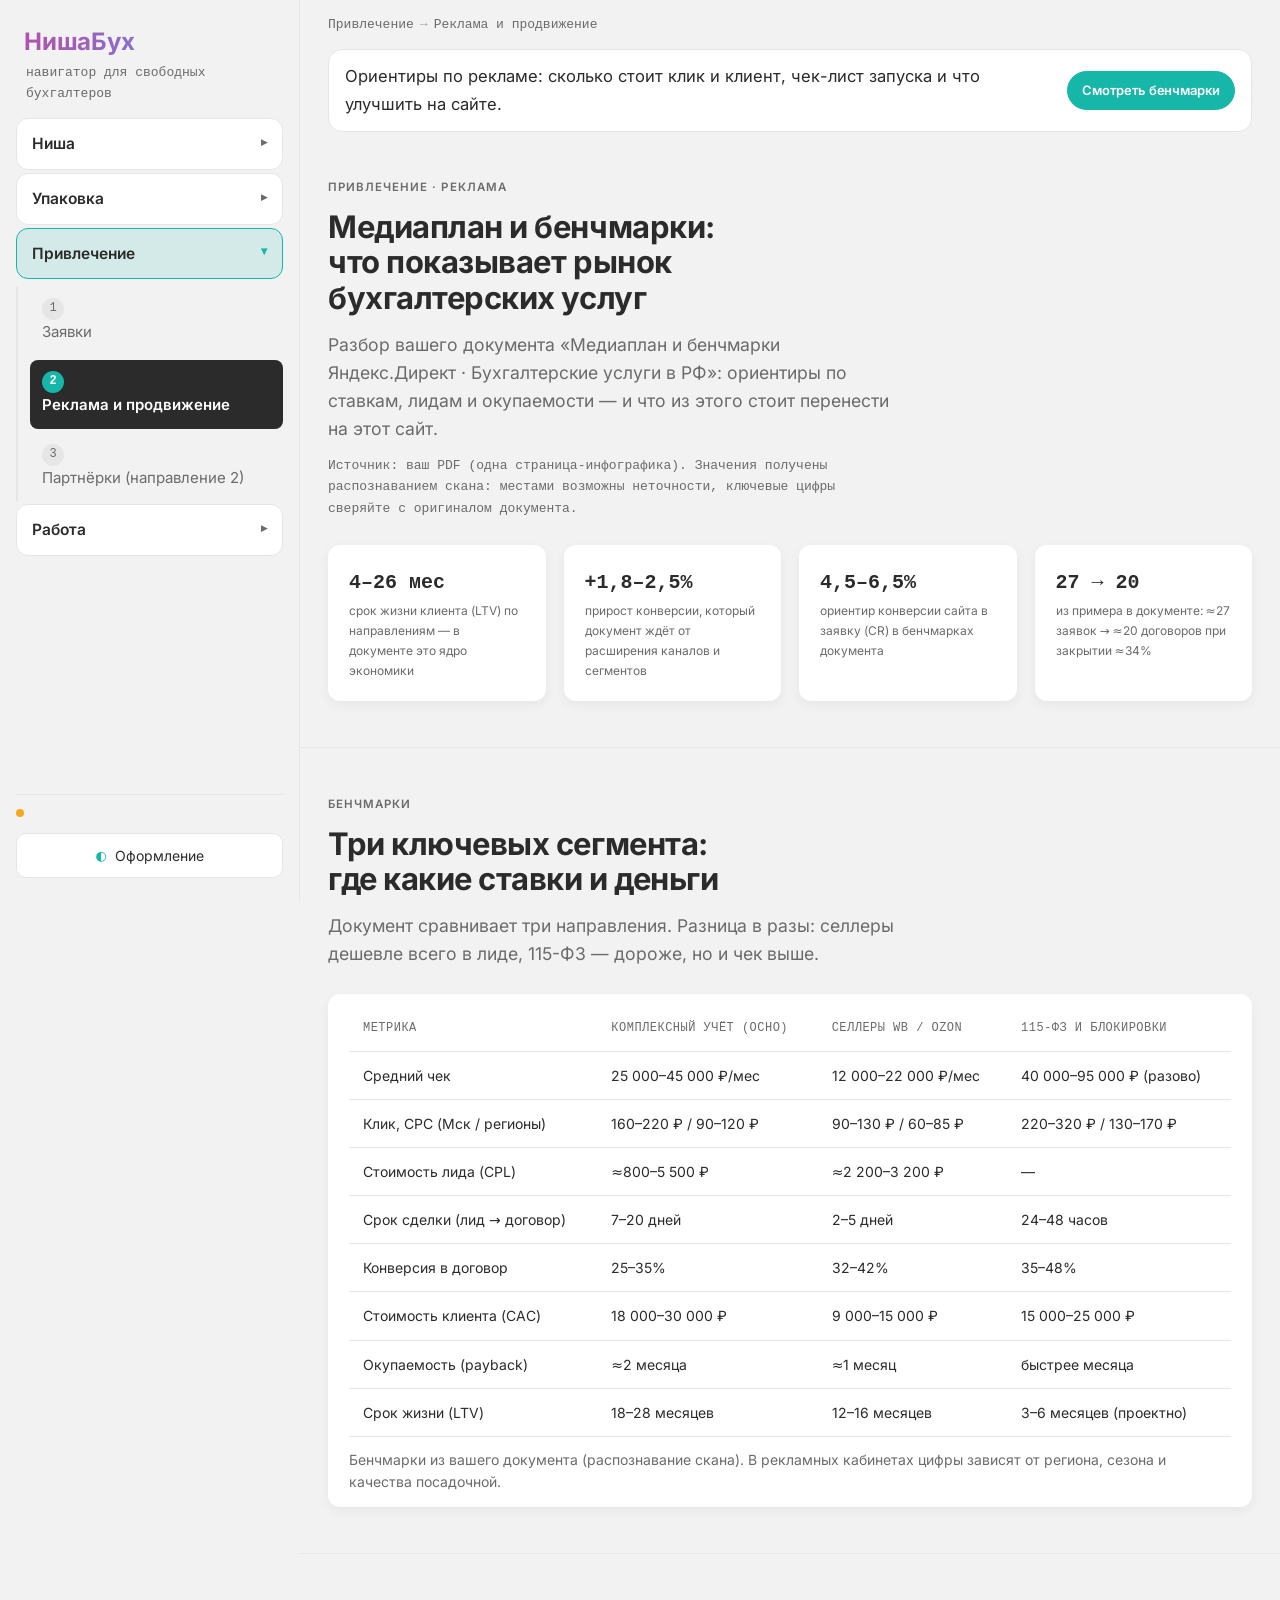
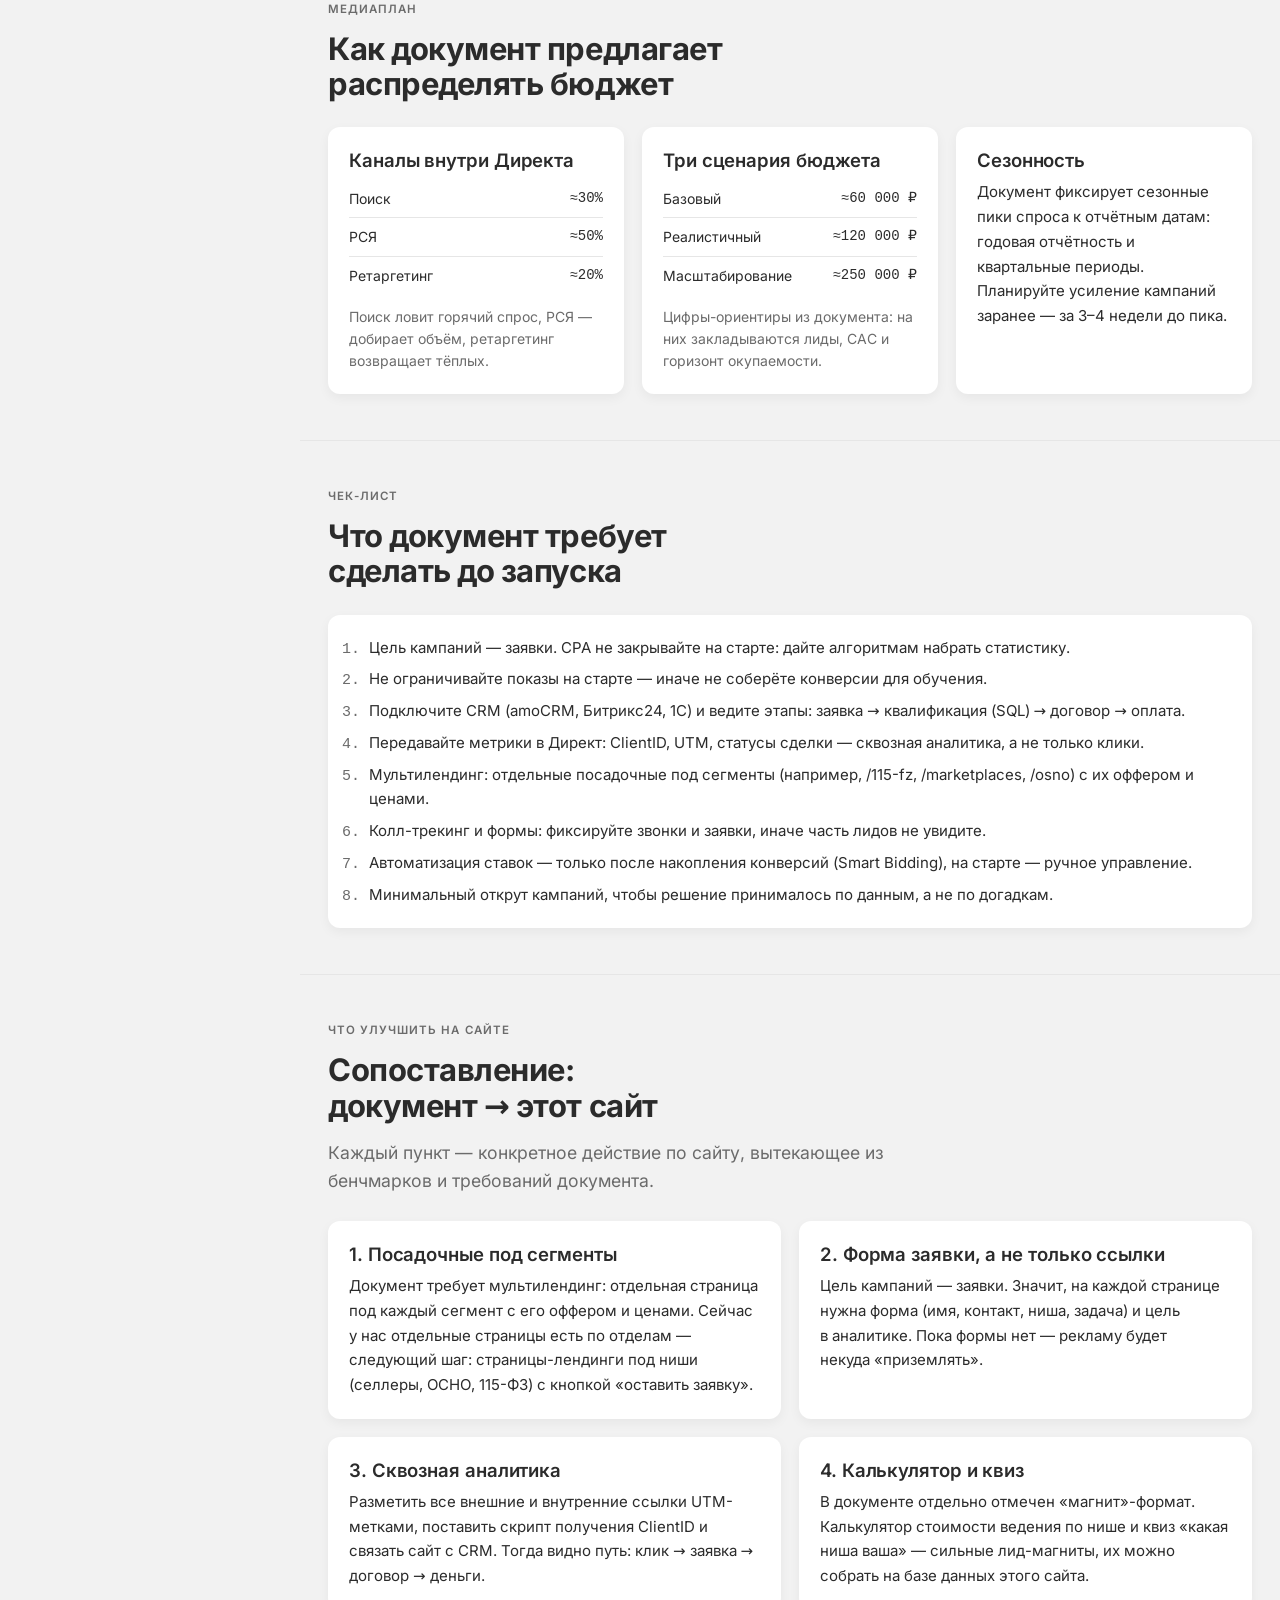
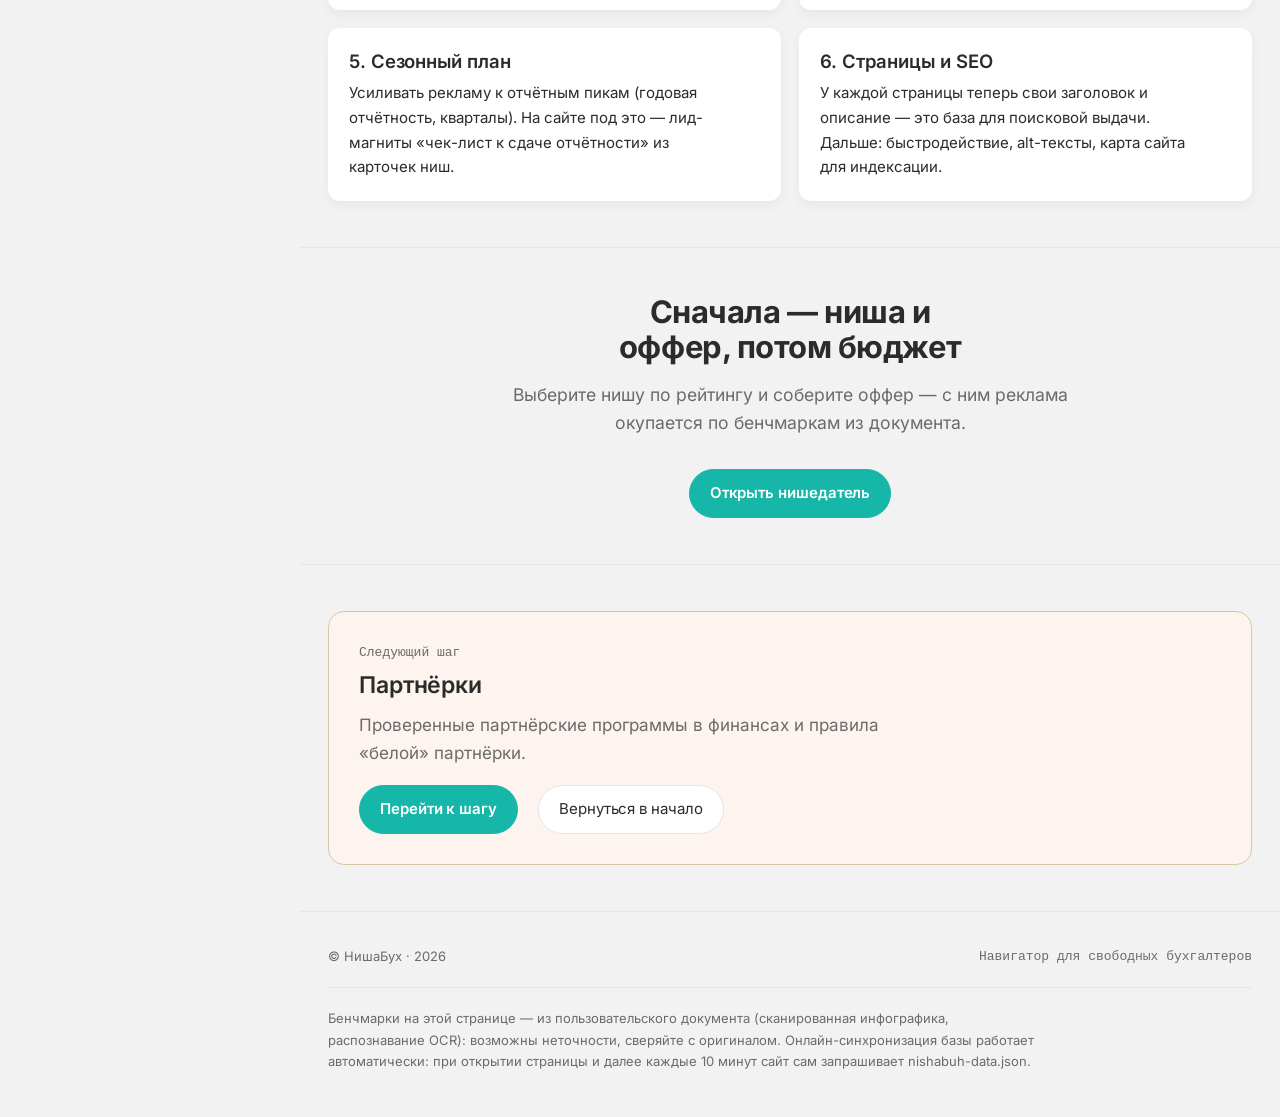
==== commit 3ce5d440: "Нишедатель: два направления, планы на 30 дней под каждое" ====
--- a/ads.html
+++ b/ads.html
@@ -6,7 +6,7 @@
   <meta name="theme-color" content="#f2f2f2" />
   <title>Реклама и продвижение · НишаБух</title>
   <meta name="description" content="Медиаплан и бенчмарки Яндекс.Директа для бухгалтерских услуг: ставки, стоимость лида, конверсии, окупаемость, чек-лист запуска и что улучшить на сайте." />
-  <link rel="stylesheet" href="styles.css" />
+  <link rel="stylesheet" href="styles.css?v=20260916c" />
 </head>
 <body data-page="ads">
 <header class="nav2 mob-only" id="top">
@@ -23,7 +23,9 @@
   <aside class="sidebar" id="sidebar" aria-label="Отделы и разделы">
     <a class="side-logo" href="index.html">НишаБух</a>
     <span class="side-tag meta">навигатор для свободных бухгалтеров</span>
-    <nav class="side-nav" aria-label="Отделы сайта"><details class="side-group" name="side-nav"><summary class="side-dept"><span>Ниша</span><span class="chev" aria-hidden="true"></span></summary><div class="side-sections"><a class="side-sec" href="start.html"><span class="num-badge">1</span>Старт с нуля</a><a class="side-sec" href="niches.html"><span class="num-badge">2</span>Нишедатель</a></div></details><details class="side-group" name="side-nav"><summary class="side-dept"><span>Упаковка</span><span class="chev" aria-hidden="true"></span></summary><div class="side-sections"><a class="side-sec" href="offer.html"><span class="num-badge">1</span>Конструктор оффера</a><a class="side-sec" href="bots.html"><span class="num-badge">2</span>Боты и воронки</a></div></details><details class="side-group" name="side-nav" open><summary class="side-dept"><span>Привлечение</span><span class="chev" aria-hidden="true"></span></summary><div class="side-sections"><a class="side-sec" href="feed.html"><span class="num-badge">1</span>Заявки</a><a class="side-sec active" href="ads.html" aria-current="page"><span class="num-badge">2</span>Реклама и продвижение</a><a class="side-sec" href="partners.html"><span class="num-badge">3</span>Партнёрки</a></div></details><details class="side-group" name="side-nav"><summary class="side-dept"><span>Работа</span><span class="chev" aria-hidden="true"></span></summary><div class="side-sections"><a class="side-sec" href="plan.html"><span class="num-badge">1</span>План 30 дней</a></div></details></nav>
+    <nav class="side-nav" aria-label="Отделы сайта"><details class="side-group" name="side-nav"><summary class="side-dept"><span>Ниша</span><span class="chev" aria-hidden="true"></span></summary><div class="side-sections"><a class="side-sec" href="start.html"><span class="num-badge">1</span>Старт с нуля</a><a class="side-sec" href="niches.html"><span class="num-badge">2</span>Нишедатель</a>
+        <a class="side-sec" href="napravlenie-1.html"><span class="num-badge">3</span>Направление 1: ищу клиентов сам</a>
+        <a class="side-sec" href="napravlenie-2.html"><span class="num-badge">4</span>Направление 2: партнёрки</a></div></details><details class="side-group" name="side-nav"><summary class="side-dept"><span>Упаковка</span><span class="chev" aria-hidden="true"></span></summary><div class="side-sections"><a class="side-sec" href="offer.html"><span class="num-badge">1</span>Конструктор оффера</a><a class="side-sec" href="bots.html"><span class="num-badge">2</span>Боты и воронки</a></div></details><details class="side-group" name="side-nav" open><summary class="side-dept"><span>Привлечение</span><span class="chev" aria-hidden="true"></span></summary><div class="side-sections"><a class="side-sec" href="feed.html"><span class="num-badge">1</span>Заявки</a><a class="side-sec active" href="ads.html" aria-current="page"><span class="num-badge">2</span>Реклама и продвижение</a><a class="side-sec" href="partners.html"><span class="num-badge">3</span>Партнёрки (направление 2)</a></div></details><details class="side-group" name="side-nav"><summary class="side-dept"><span>Работа</span><span class="chev" aria-hidden="true"></span></summary><div class="side-sections"><a class="side-sec" href="plan.html"><span class="num-badge">1</span>План 30 дней</a></div></details></nav>
     <div class="side-foot">
       <div class="row" style="gap: 8px;"><span class="rate-dot js-sync-dot" title="Состояние автосинхронизации"></span></div>
     </div>
@@ -214,6 +216,6 @@
   </div>
 </div>
 <a class="to-top" href="#" aria-label="Наверх">↑</a>
-<script src="app.js"></script>
+<script src="app.js?v=20260916c"></script>
 </body>
 </html>
--- a/styles.css
+++ b/styles.css
@@ -901,4 +901,19 @@
     /* оформление — внизу меню */
     .side-foot { position: sticky; bottom: 0; background: var(--bg); padding-top: 10px; }
     .side-foot .theme-btn-inline { margin: 10px 0 0; }
-  +  
+/* ── стартовый пакет: понятные блоки ───────────────────────── */
+.pack { max-height: 520px; overflow: auto; padding-right: 4px; }
+.pack-who { font-size: 15px; margin: 0 0 12px; }
+.pack-block { border-top: 1px solid var(--border, #e2e5ea); padding-top: 12px; margin-top: 12px; }
+.pack-block:first-of-type { border-top: 0; padding-top: 0; margin-top: 0; }
+.pack-title { font-family: var(--mono, monospace); font-size: 12px; letter-spacing: .04em; text-transform: uppercase; color: var(--muted, #667); margin-bottom: 6px; }
+.pack .pack-list { margin: 6px 0 0 18px; font-size: 15px; }
+.pack .pack-list li { margin: 4px 0; }
+.pack-links a { font-weight: 600; }
+.pack-offer { font-size: 16px; font-weight: 700; margin: 0 0 6px; }
+.pack-code { font-family: var(--mono, monospace); font-size: 12.5px; background: var(--fg-soft, #f1f3f6); border-radius: 8px; padding: 8px 10px; margin: 4px 0 0; word-break: break-all; }
+.pack-note { margin-top: 14px; }
+.pack-tech { margin-top: 14px; border-top: 1px dashed var(--border, #e2e5ea); padding-top: 10px; }
+.pack-tech summary { cursor: pointer; font-size: 14px; color: var(--muted, #667); }
+.pack-json { white-space: pre-wrap; word-break: break-word; font-size: 12px; max-height: 320px; overflow: auto; margin: 10px 0 6px; }
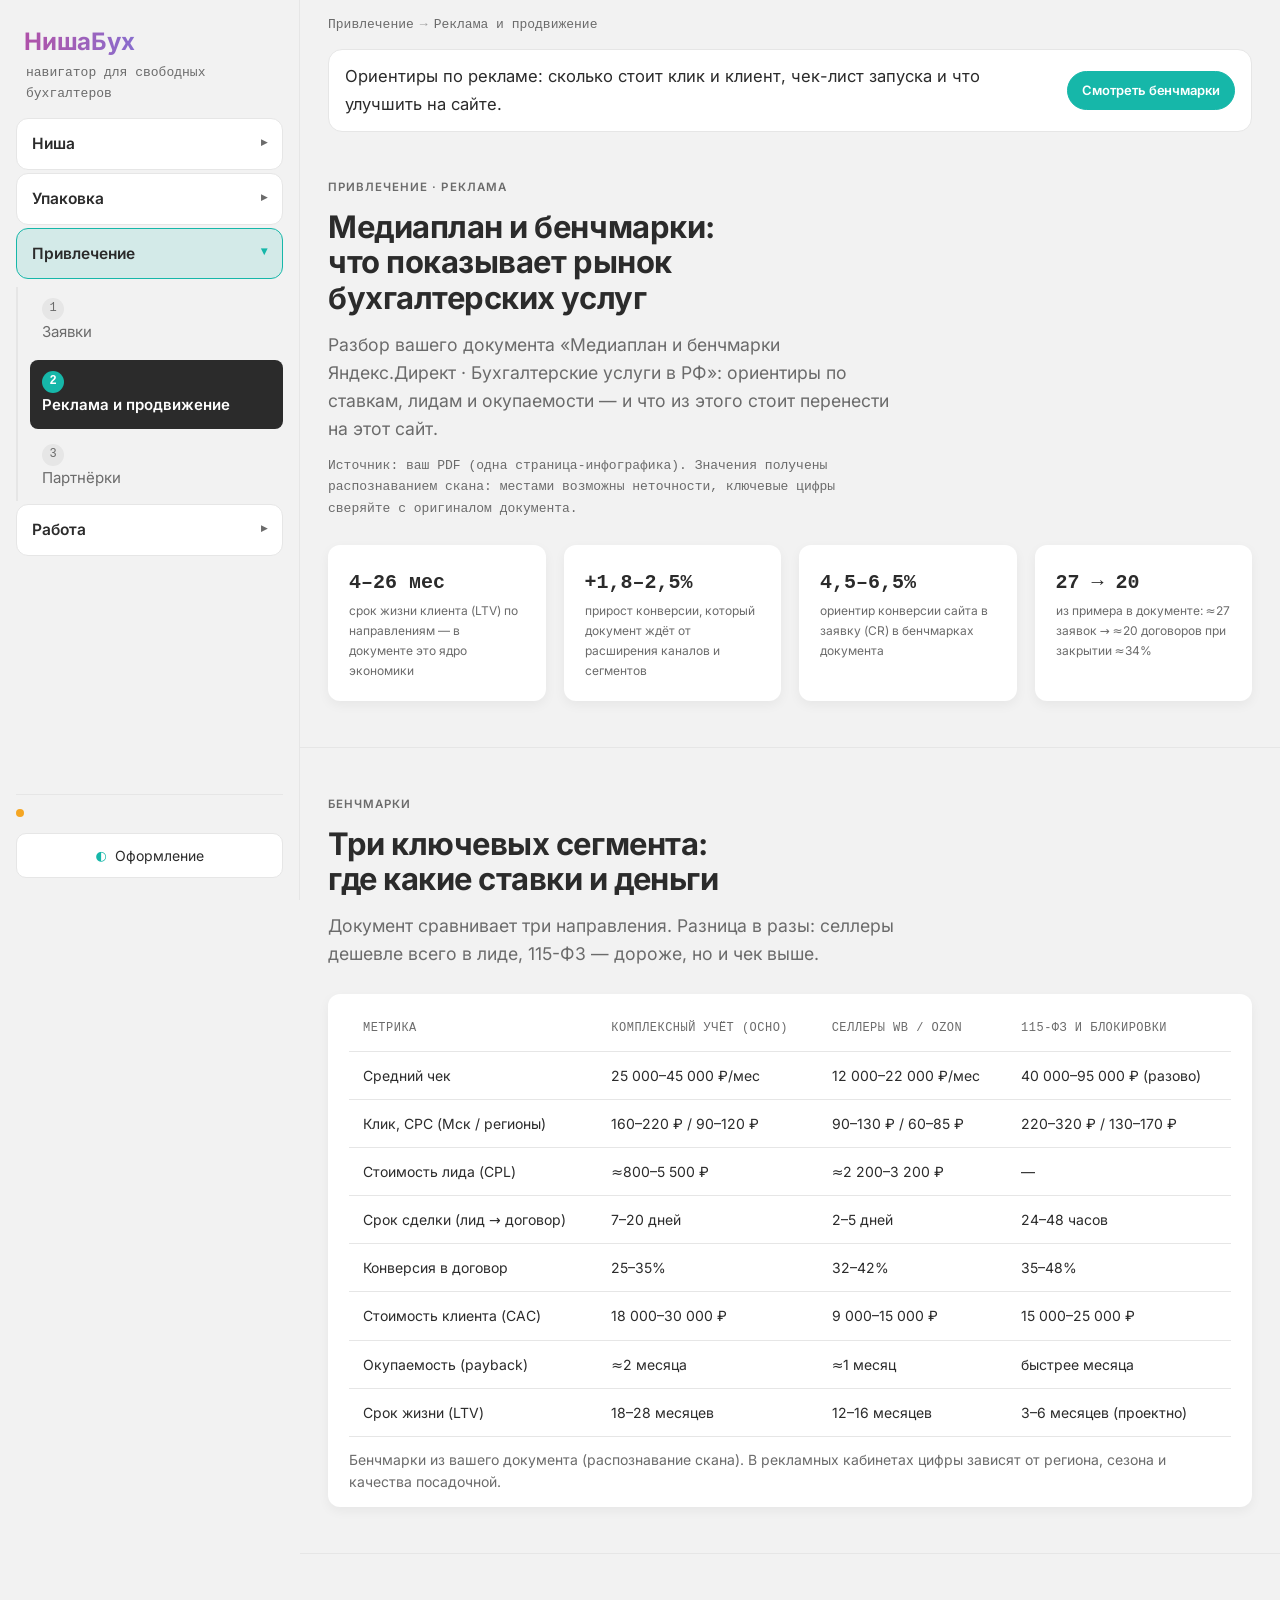
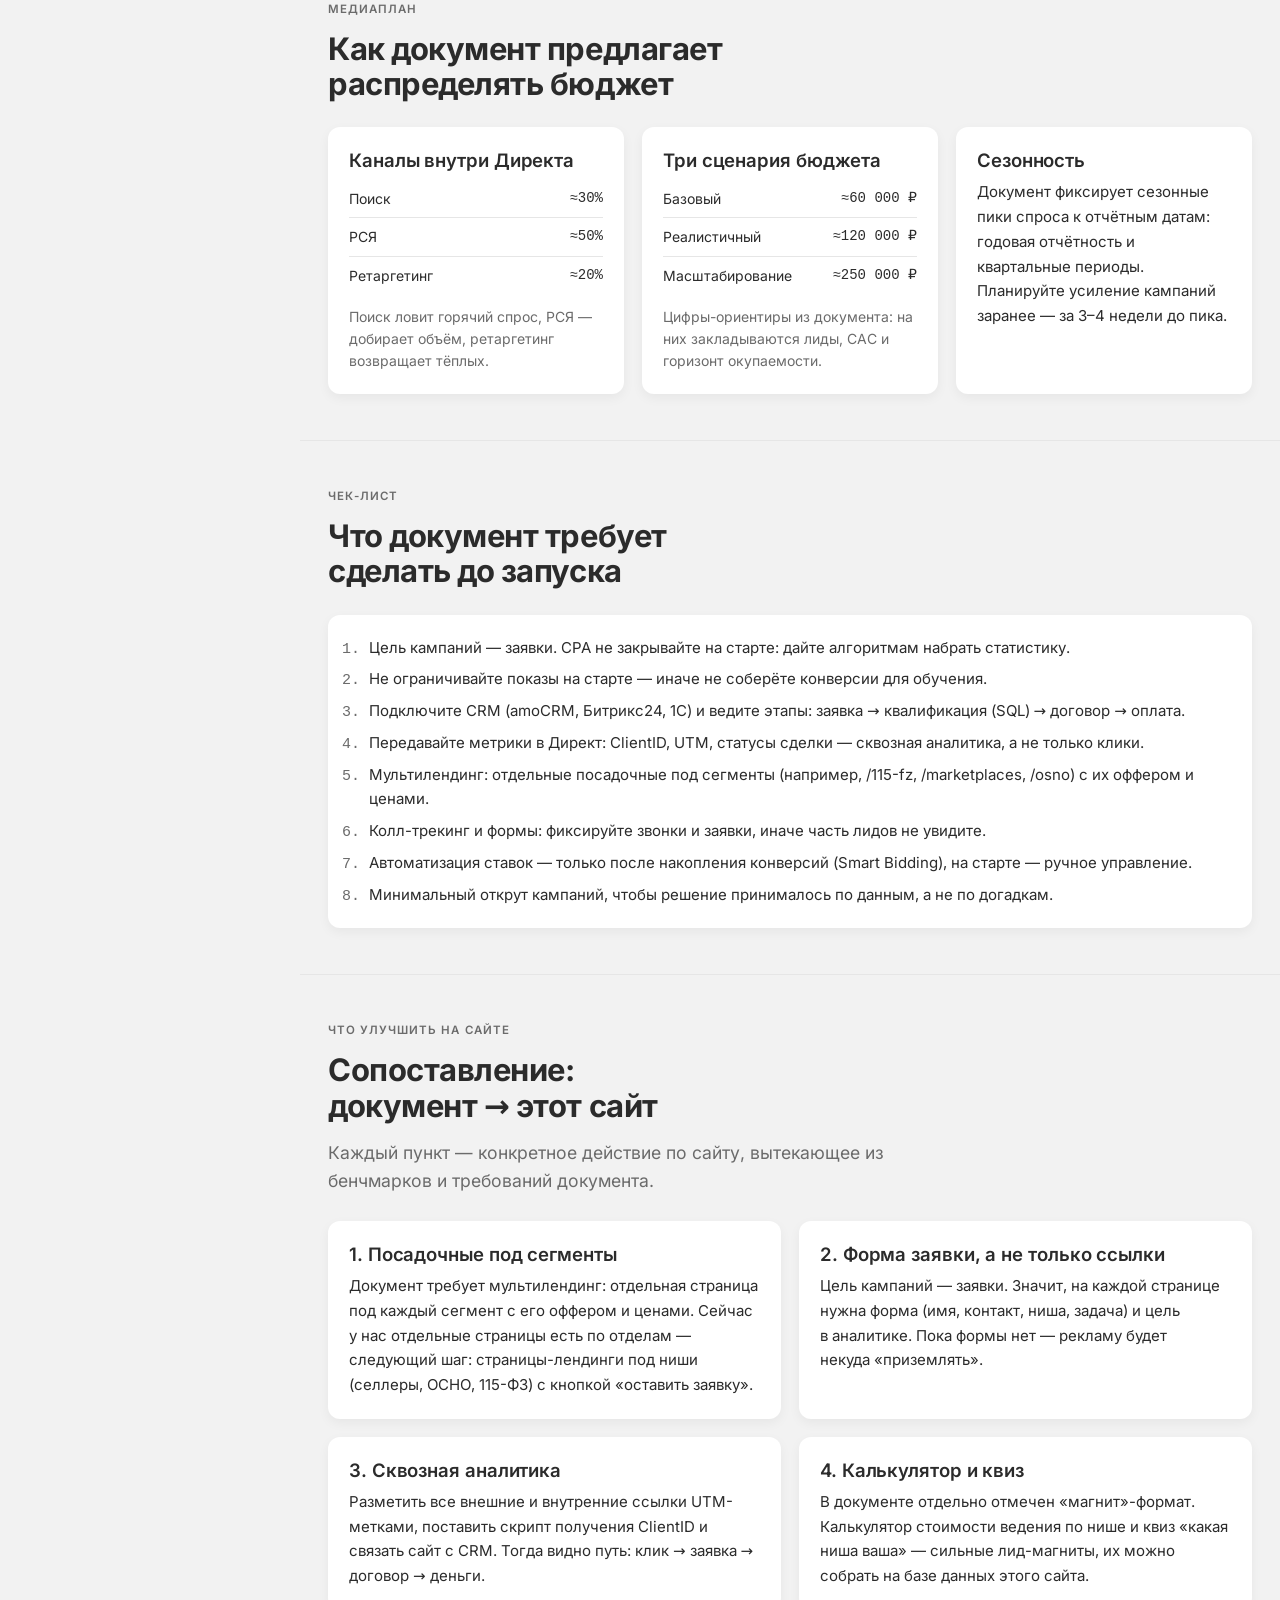
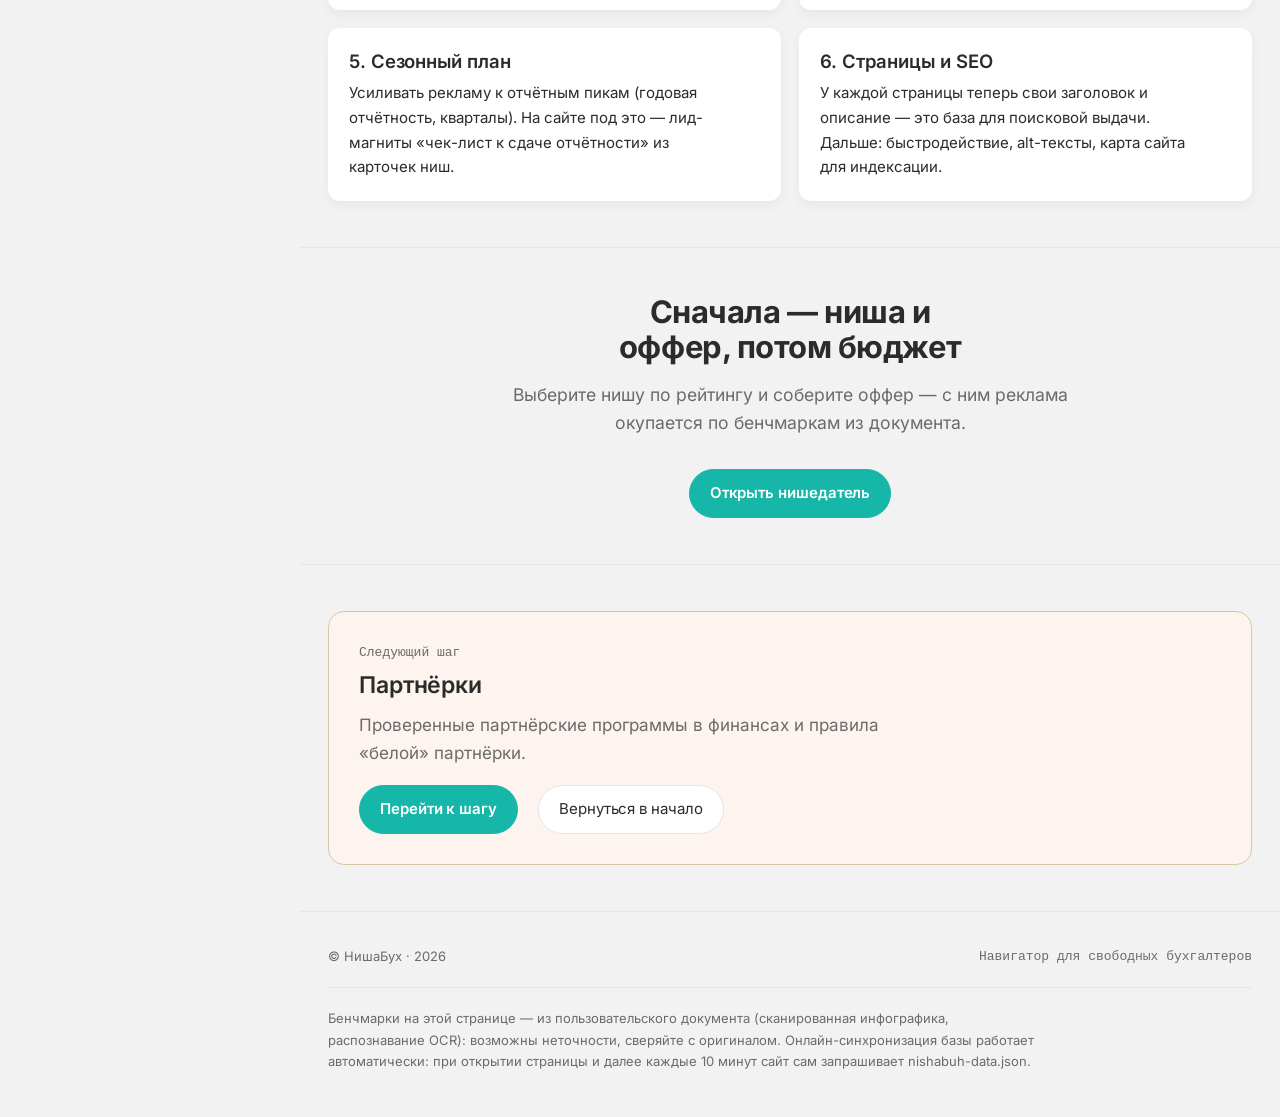
==== commit 8f64e0a3: "Карточка ниши: убраны лишние кнопки, оставлены два способа" ====
--- a/ads.html
+++ b/ads.html
@@ -6,7 +6,7 @@
   <meta name="theme-color" content="#f2f2f2" />
   <title>Реклама и продвижение · НишаБух</title>
   <meta name="description" content="Медиаплан и бенчмарки Яндекс.Директа для бухгалтерских услуг: ставки, стоимость лида, конверсии, окупаемость, чек-лист запуска и что улучшить на сайте." />
-  <link rel="stylesheet" href="styles.css?v=20260916c" />
+  <link rel="stylesheet" href="styles.css?v=20260917a" />
 </head>
 <body data-page="ads">
 <header class="nav2 mob-only" id="top">
@@ -23,9 +23,9 @@
   <aside class="sidebar" id="sidebar" aria-label="Отделы и разделы">
     <a class="side-logo" href="index.html">НишаБух</a>
     <span class="side-tag meta">навигатор для свободных бухгалтеров</span>
-    <nav class="side-nav" aria-label="Отделы сайта"><details class="side-group" name="side-nav"><summary class="side-dept"><span>Ниша</span><span class="chev" aria-hidden="true"></span></summary><div class="side-sections"><a class="side-sec" href="start.html"><span class="num-badge">1</span>Старт с нуля</a><a class="side-sec" href="niches.html"><span class="num-badge">2</span>Нишедатель</a>
-        <a class="side-sec" href="napravlenie-1.html"><span class="num-badge">3</span>Направление 1: ищу клиентов сам</a>
-        <a class="side-sec" href="napravlenie-2.html"><span class="num-badge">4</span>Направление 2: партнёрки</a></div></details><details class="side-group" name="side-nav"><summary class="side-dept"><span>Упаковка</span><span class="chev" aria-hidden="true"></span></summary><div class="side-sections"><a class="side-sec" href="offer.html"><span class="num-badge">1</span>Конструктор оффера</a><a class="side-sec" href="bots.html"><span class="num-badge">2</span>Боты и воронки</a></div></details><details class="side-group" name="side-nav" open><summary class="side-dept"><span>Привлечение</span><span class="chev" aria-hidden="true"></span></summary><div class="side-sections"><a class="side-sec" href="feed.html"><span class="num-badge">1</span>Заявки</a><a class="side-sec active" href="ads.html" aria-current="page"><span class="num-badge">2</span>Реклама и продвижение</a><a class="side-sec" href="partners.html"><span class="num-badge">3</span>Партнёрки (направление 2)</a></div></details><details class="side-group" name="side-nav"><summary class="side-dept"><span>Работа</span><span class="chev" aria-hidden="true"></span></summary><div class="side-sections"><a class="side-sec" href="plan.html"><span class="num-badge">1</span>План 30 дней</a></div></details></nav>
+    <nav class="side-nav" aria-label="Отделы сайта"><details class="side-group" name="side-nav"><summary class="side-dept"><span>Ниша</span><span class="chev" aria-hidden="true"></span></summary><div class="side-sections"><a class="side-sec" href="niches.html"><span class="num-badge">1</span>Нишедатель</a>
+        <a class="side-sec" href="napravlenie-1.html"><span class="num-badge">2</span>Ищу клиентов сам</a>
+        <a class="side-sec" href="napravlenie-2.html"><span class="num-badge">3</span>Заработок на партнёрках</a></div></details><details class="side-group" name="side-nav"><summary class="side-dept"><span>Упаковка</span><span class="chev" aria-hidden="true"></span></summary><div class="side-sections"><a class="side-sec" href="offer.html"><span class="num-badge">1</span>Конструктор оффера</a><a class="side-sec" href="bots.html"><span class="num-badge">2</span>Боты и воронки</a></div></details><details class="side-group" name="side-nav" open><summary class="side-dept"><span>Привлечение</span><span class="chev" aria-hidden="true"></span></summary><div class="side-sections"><a class="side-sec" href="feed.html"><span class="num-badge">1</span>Заявки</a><a class="side-sec active" href="ads.html" aria-current="page"><span class="num-badge">2</span>Реклама и продвижение</a><a class="side-sec" href="partners.html"><span class="num-badge">3</span>Партнёрки</a></div></details><details class="side-group" name="side-nav"><summary class="side-dept"><span>Работа</span><span class="chev" aria-hidden="true"></span></summary><div class="side-sections"><a class="side-sec" href="plan.html"><span class="num-badge">1</span>План 30 дней</a></div></details></nav>
     <div class="side-foot">
       <div class="row" style="gap: 8px;"><span class="rate-dot js-sync-dot" title="Состояние автосинхронизации"></span></div>
     </div>
@@ -216,6 +216,6 @@
   </div>
 </div>
 <a class="to-top" href="#" aria-label="Наверх">↑</a>
-<script src="app.js?v=20260916c"></script>
+<script src="app.js?v=20260917a"></script>
 </body>
 </html>
--- a/styles.css
+++ b/styles.css
@@ -917,3 +917,17 @@
 .pack-tech { margin-top: 14px; border-top: 1px dashed var(--border, #e2e5ea); padding-top: 10px; }
 .pack-tech summary { cursor: pointer; font-size: 14px; color: var(--muted, #667); }
 .pack-json { white-space: pre-wrap; word-break: break-word; font-size: 12px; max-height: 320px; overflow: auto; margin: 10px 0 6px; }
+
+/* ── карточка ниши: блоки по направлениям ─────────────────── */
+.dir-block { border: 1px solid var(--border, #e2e5ea); border-radius: 12px; padding: 14px 16px; margin: 14px 0; background: #fff; }
+.dir-block.d1 { border-left: 4px solid var(--accent, #16b7a9); }
+.dir-block.d2 { border-left: 4px solid #4a6cf7; }
+.dir-badge { font-family: var(--mono, monospace); font-size: 11.5px; letter-spacing: .05em; text-transform: uppercase; margin: 0 0 10px; color: var(--muted, #667); }
+.dir-block.d1 .dir-badge { color: #0f7a71; }
+.dir-block.d2 .dir-badge { color: #3b57c7; }
+
+/* ── направления: короткие кнопки и подсказки ───────────────── */
+.dir-num { display: inline-grid; place-items: center; width: 18px; height: 18px; border-radius: 50%; background: rgba(255,255,255,.22); font-family: var(--mono, monospace); font-size: 11.5px; margin-right: 7px; vertical-align: 1px; }
+.btn-ink .dir-num { background: rgba(255,255,255,.25); }
+.dir-hint { font-size: 14px; color: var(--muted, #667); margin: 12px 0 8px; }
+.dir-hint b { font-family: var(--mono, monospace); }
